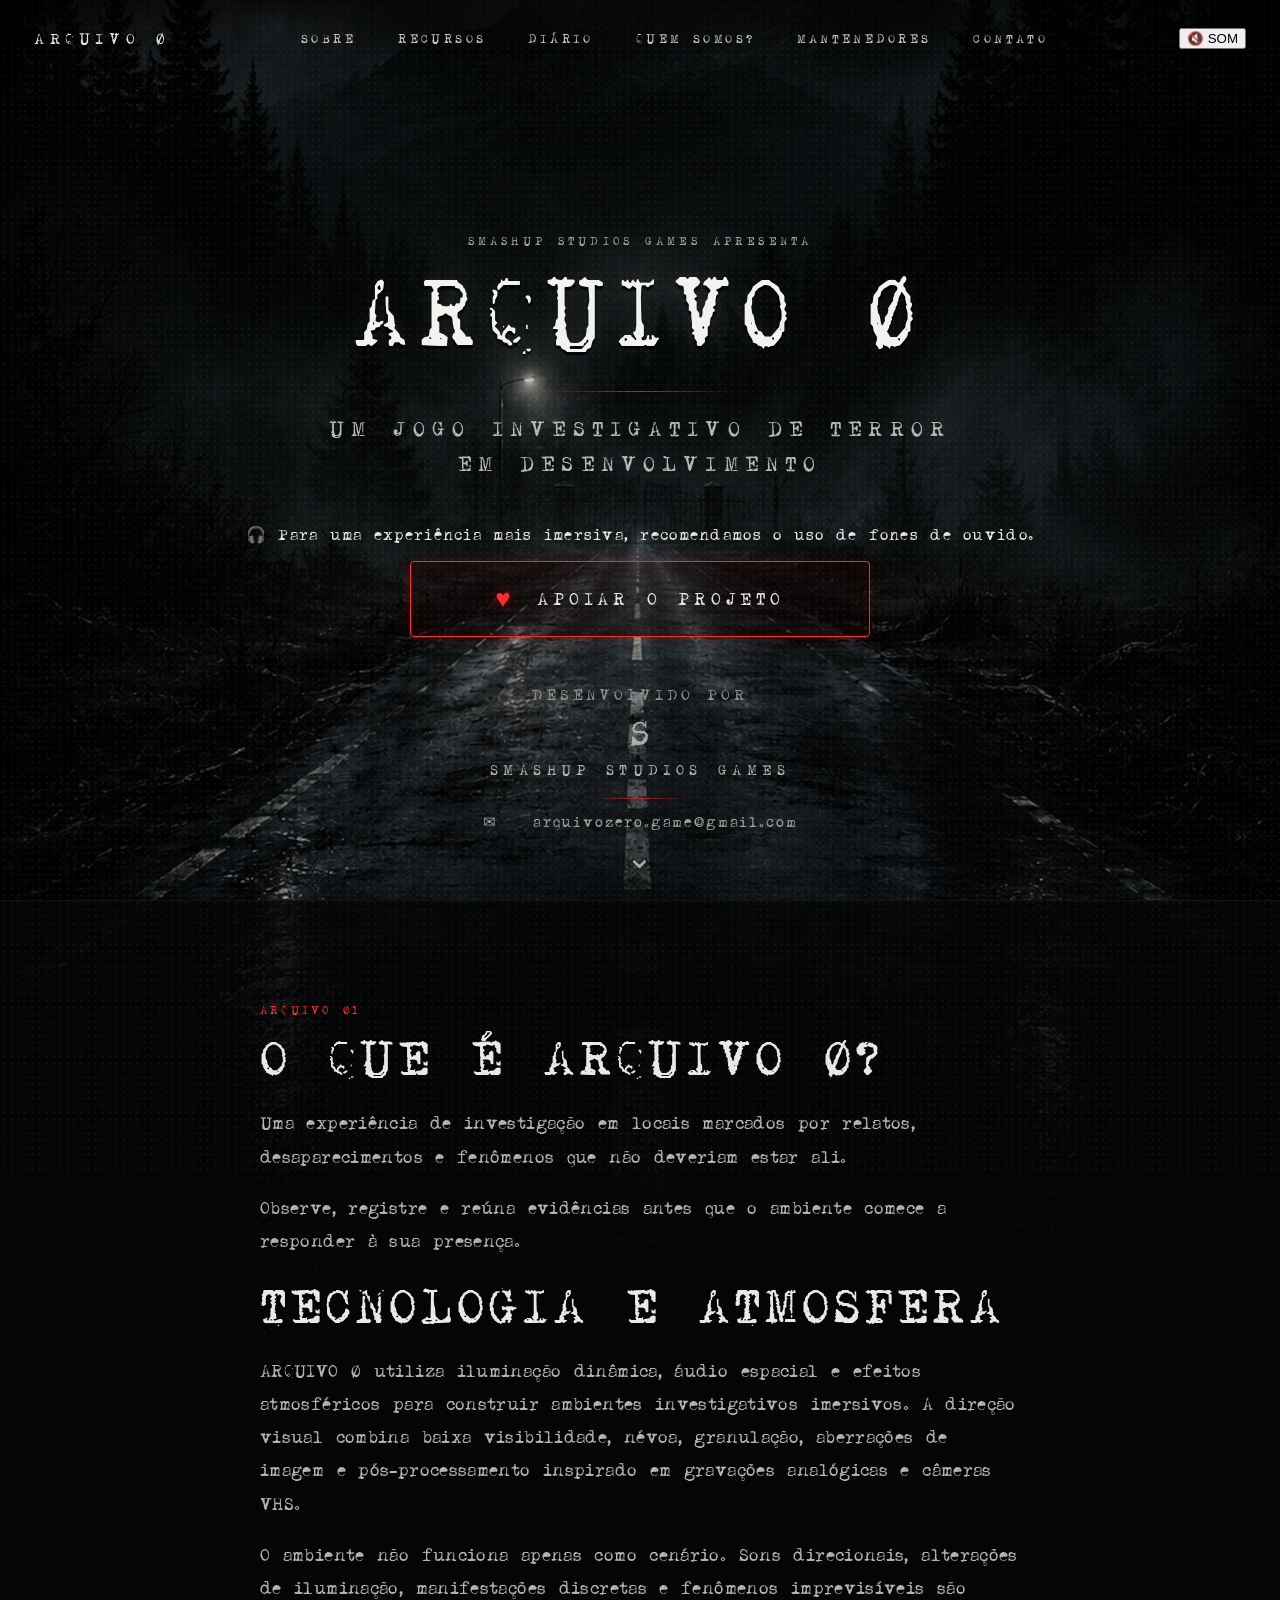
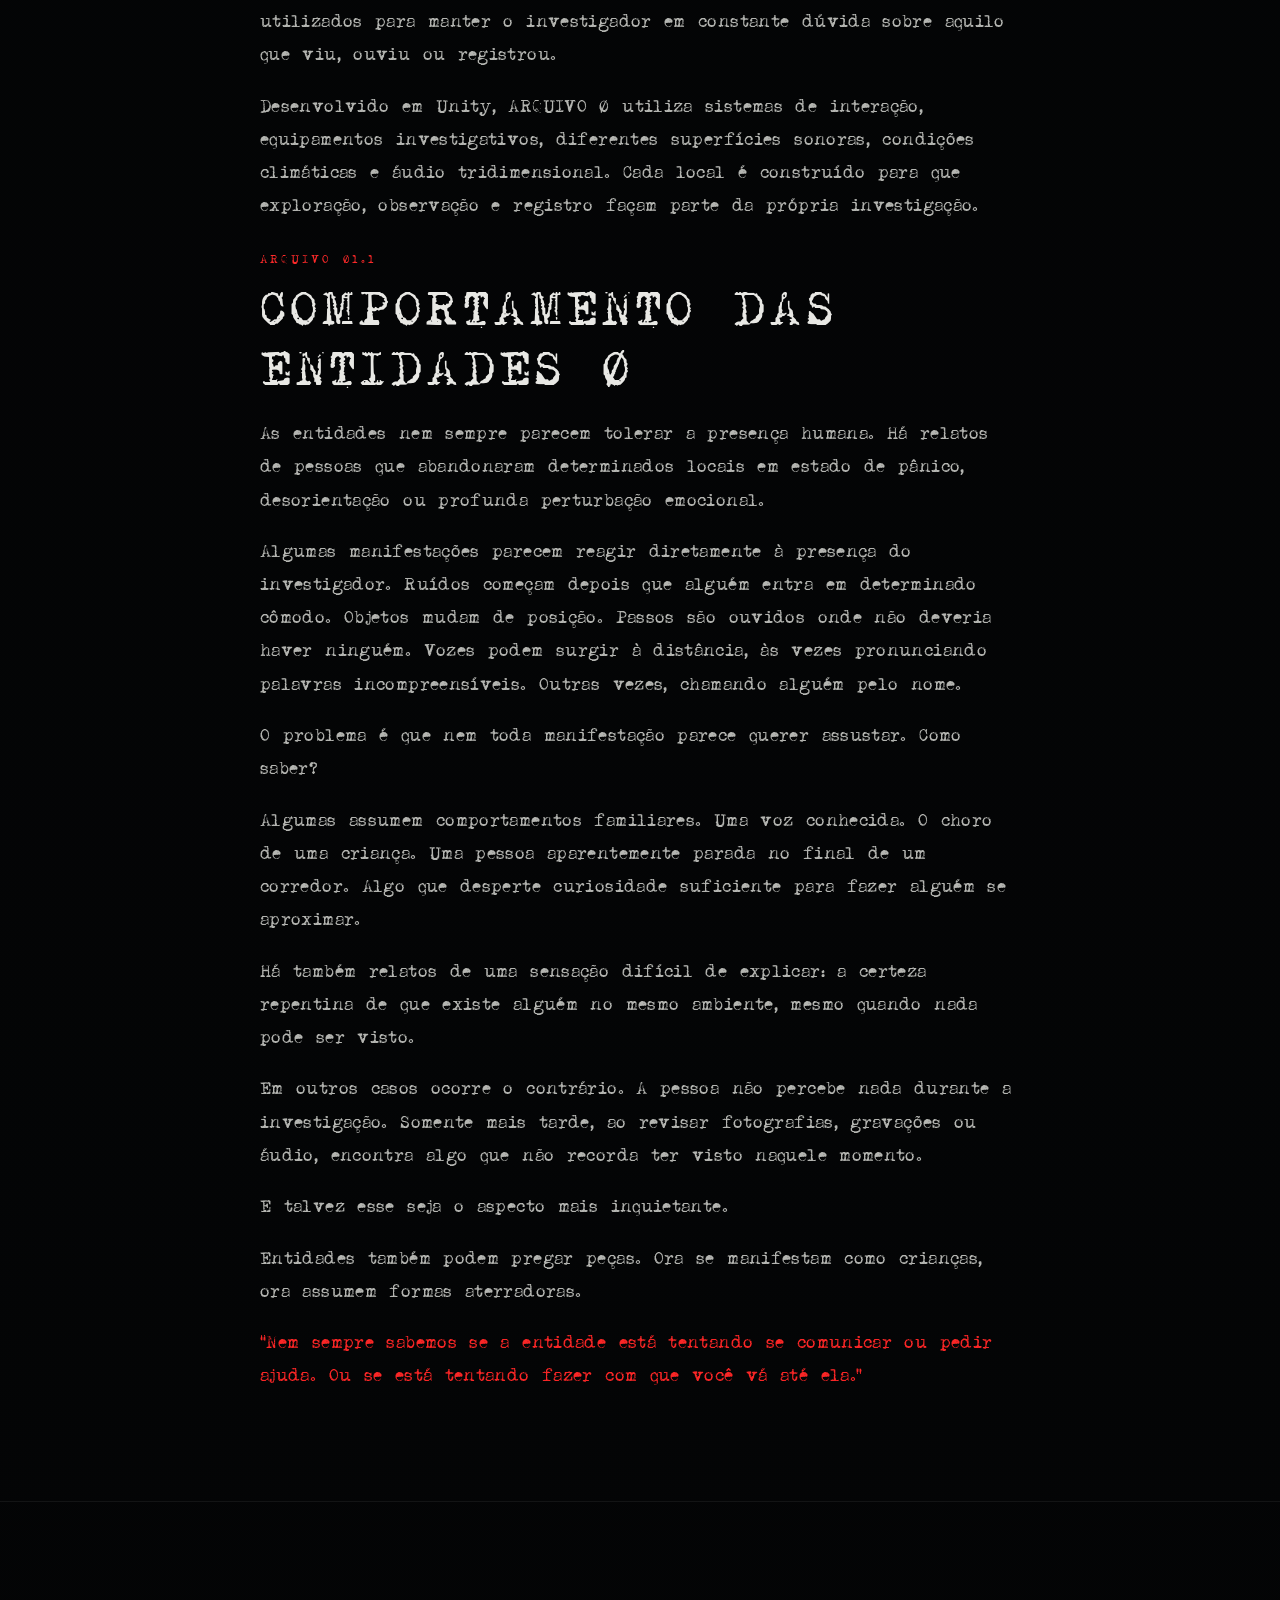
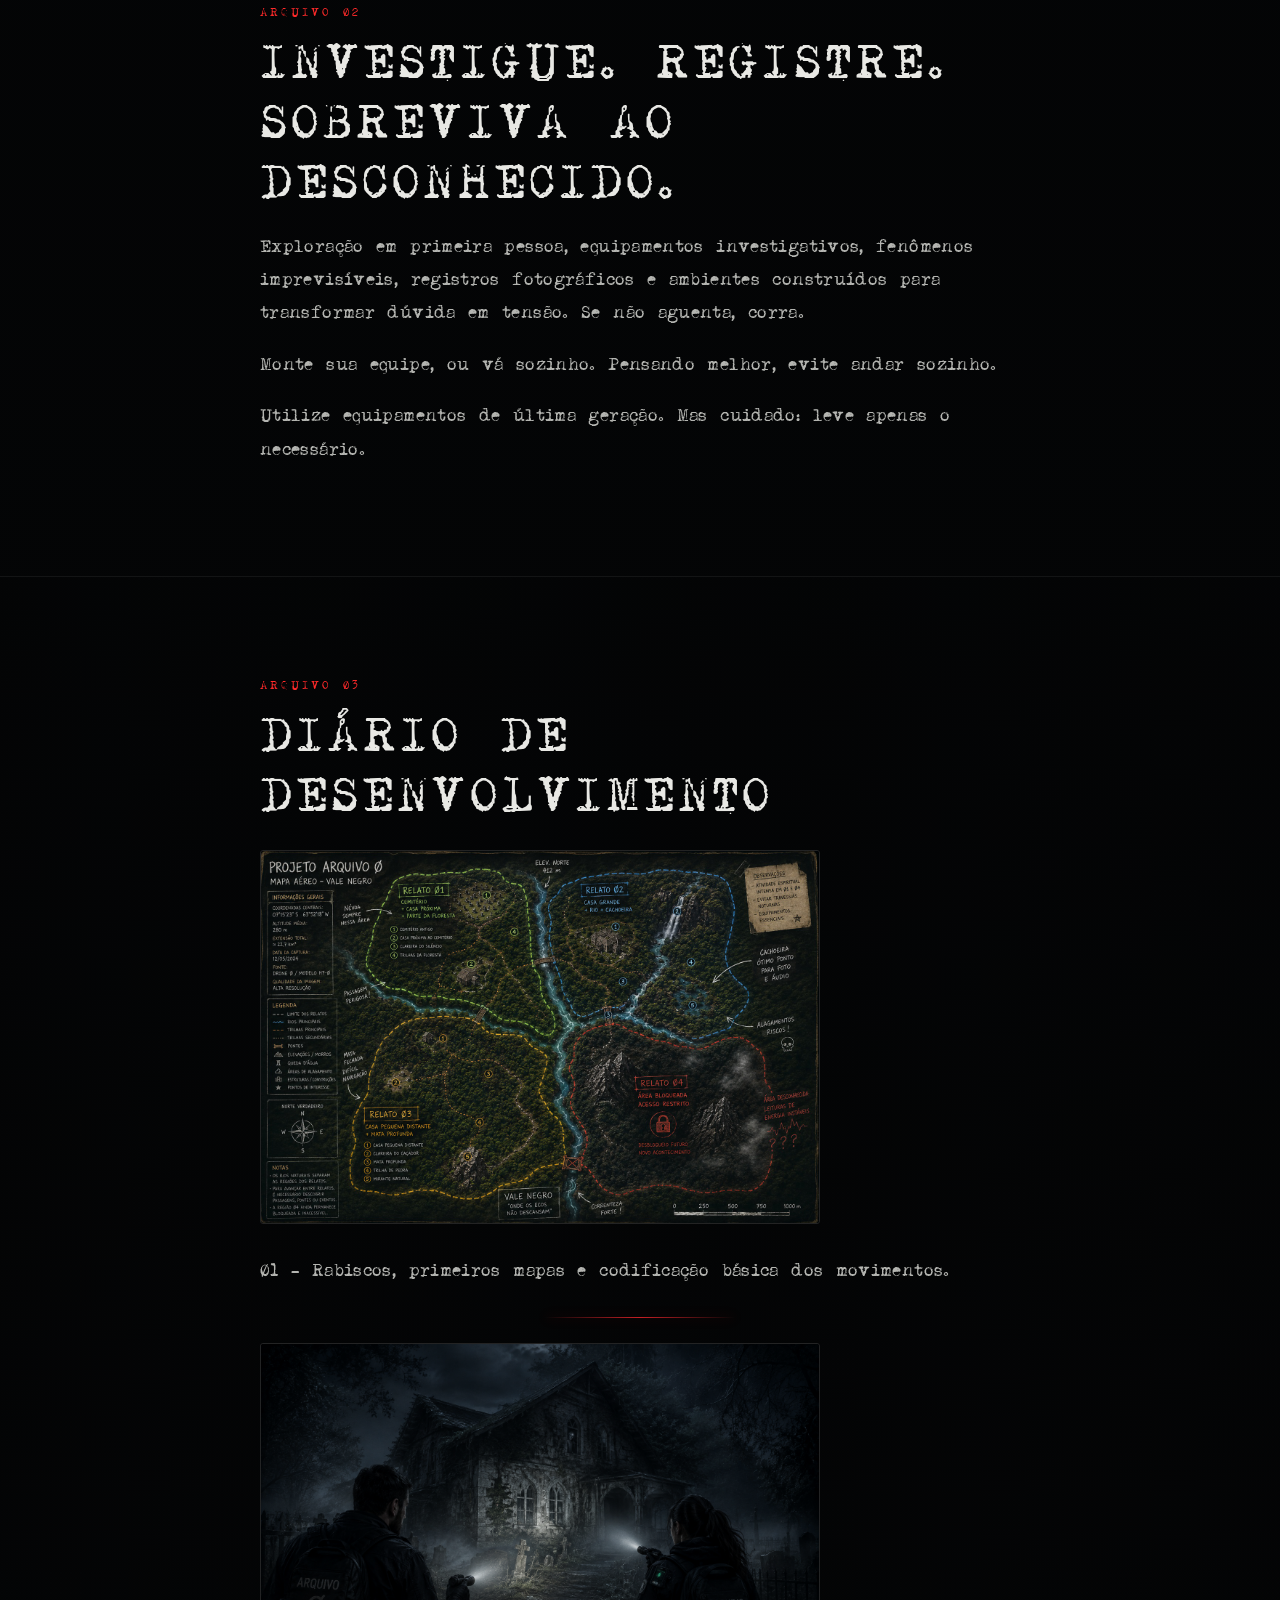
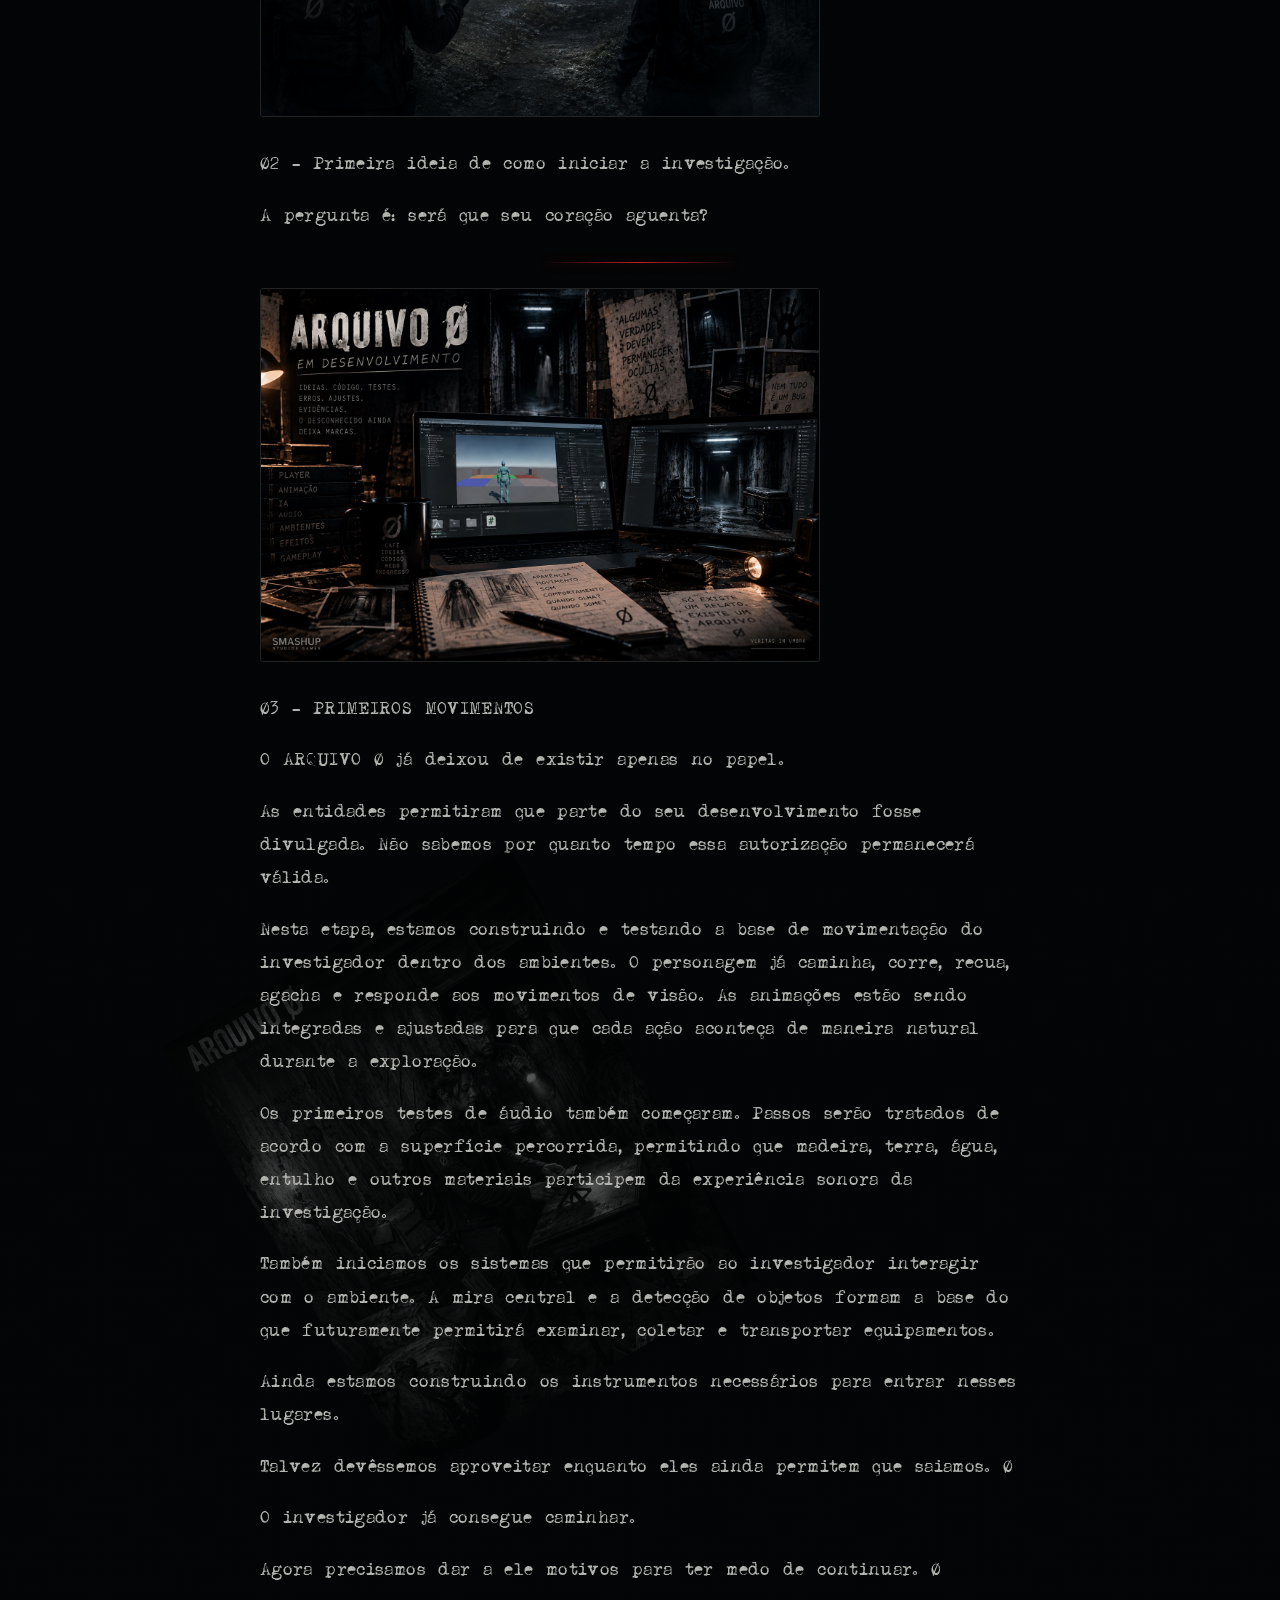
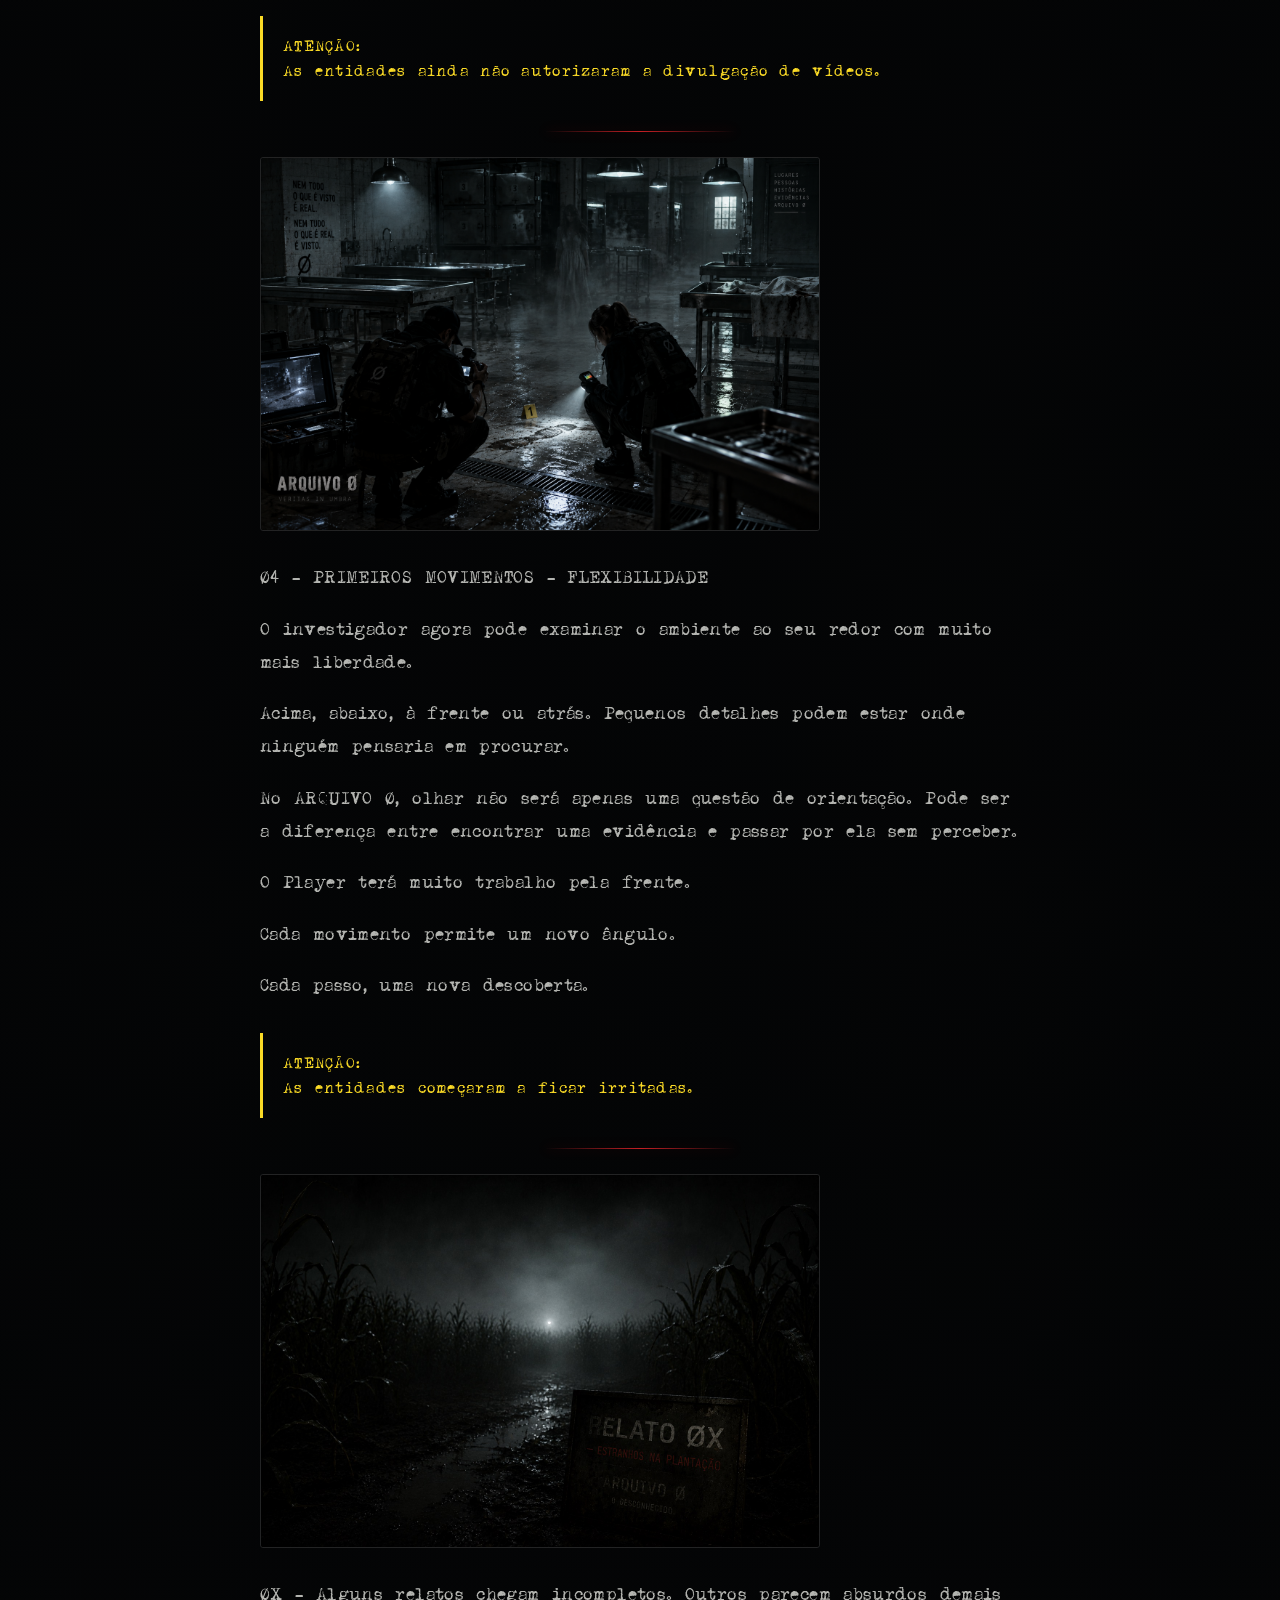
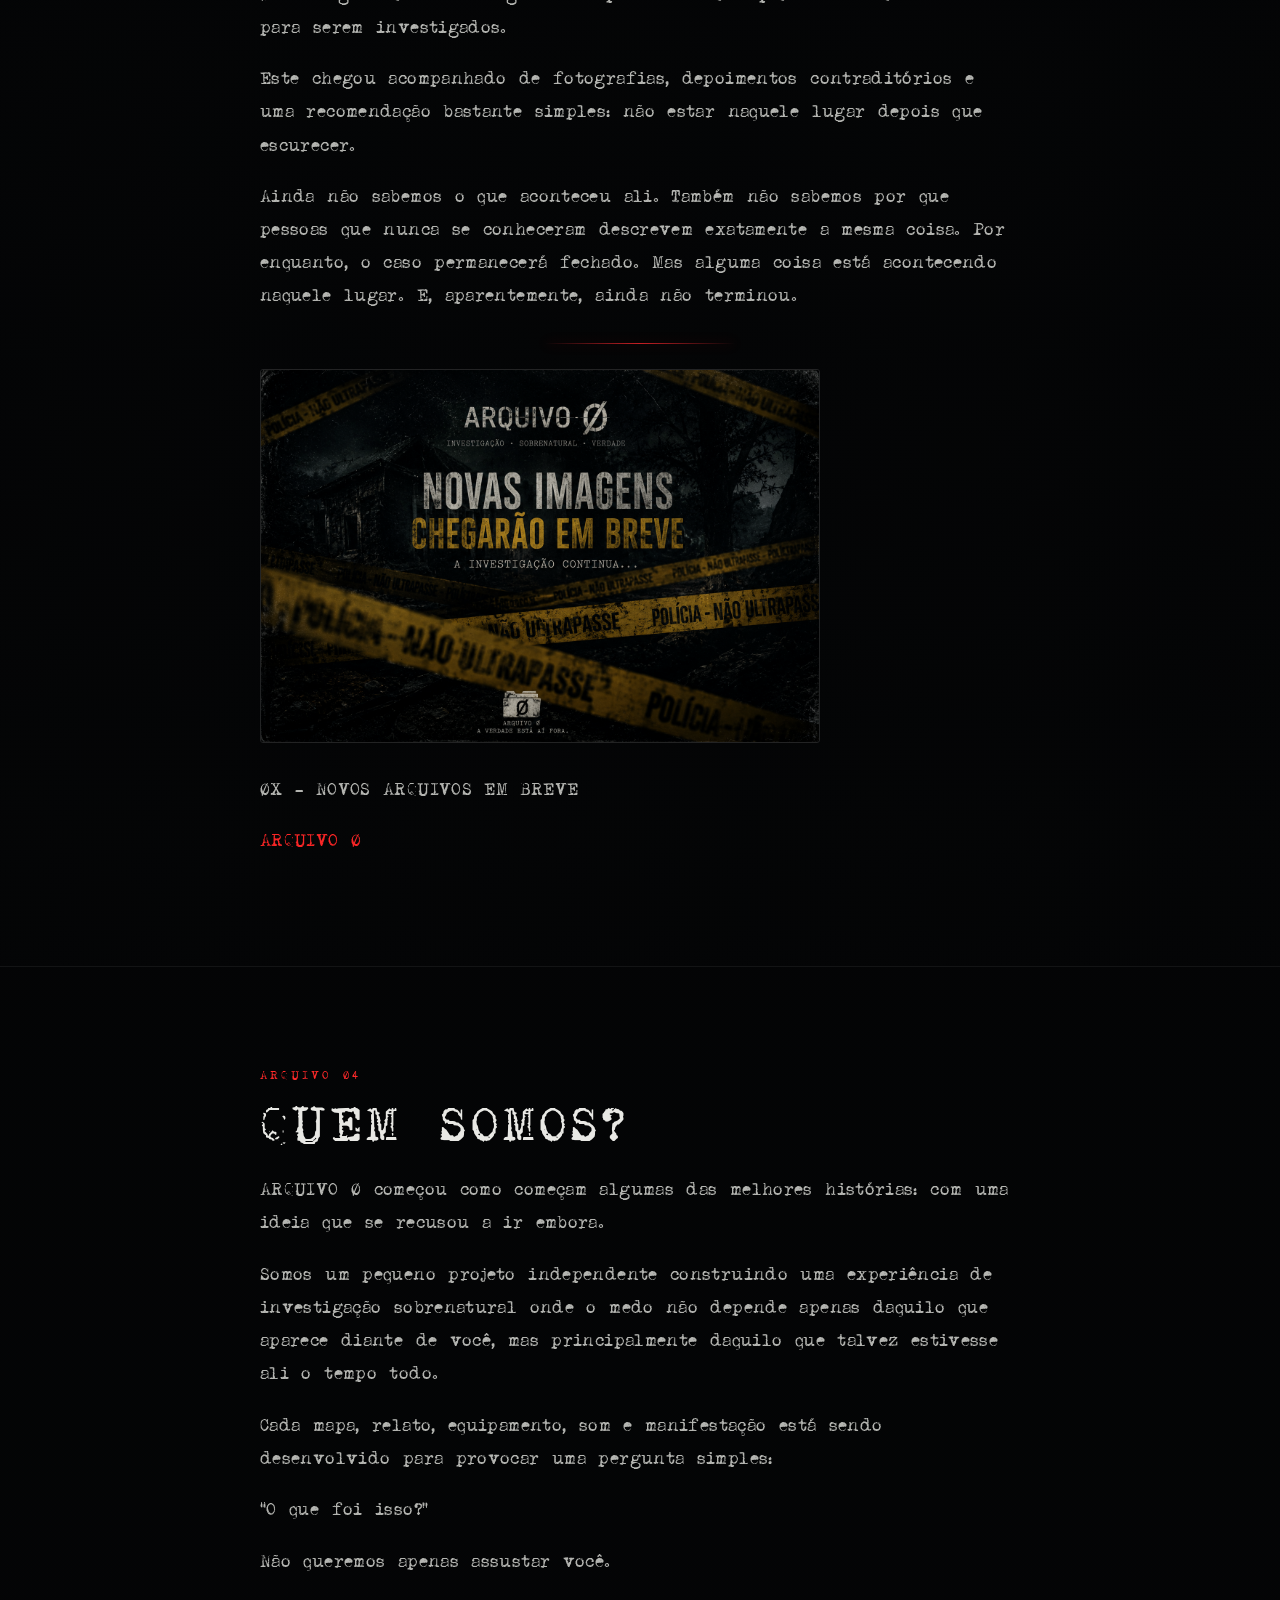
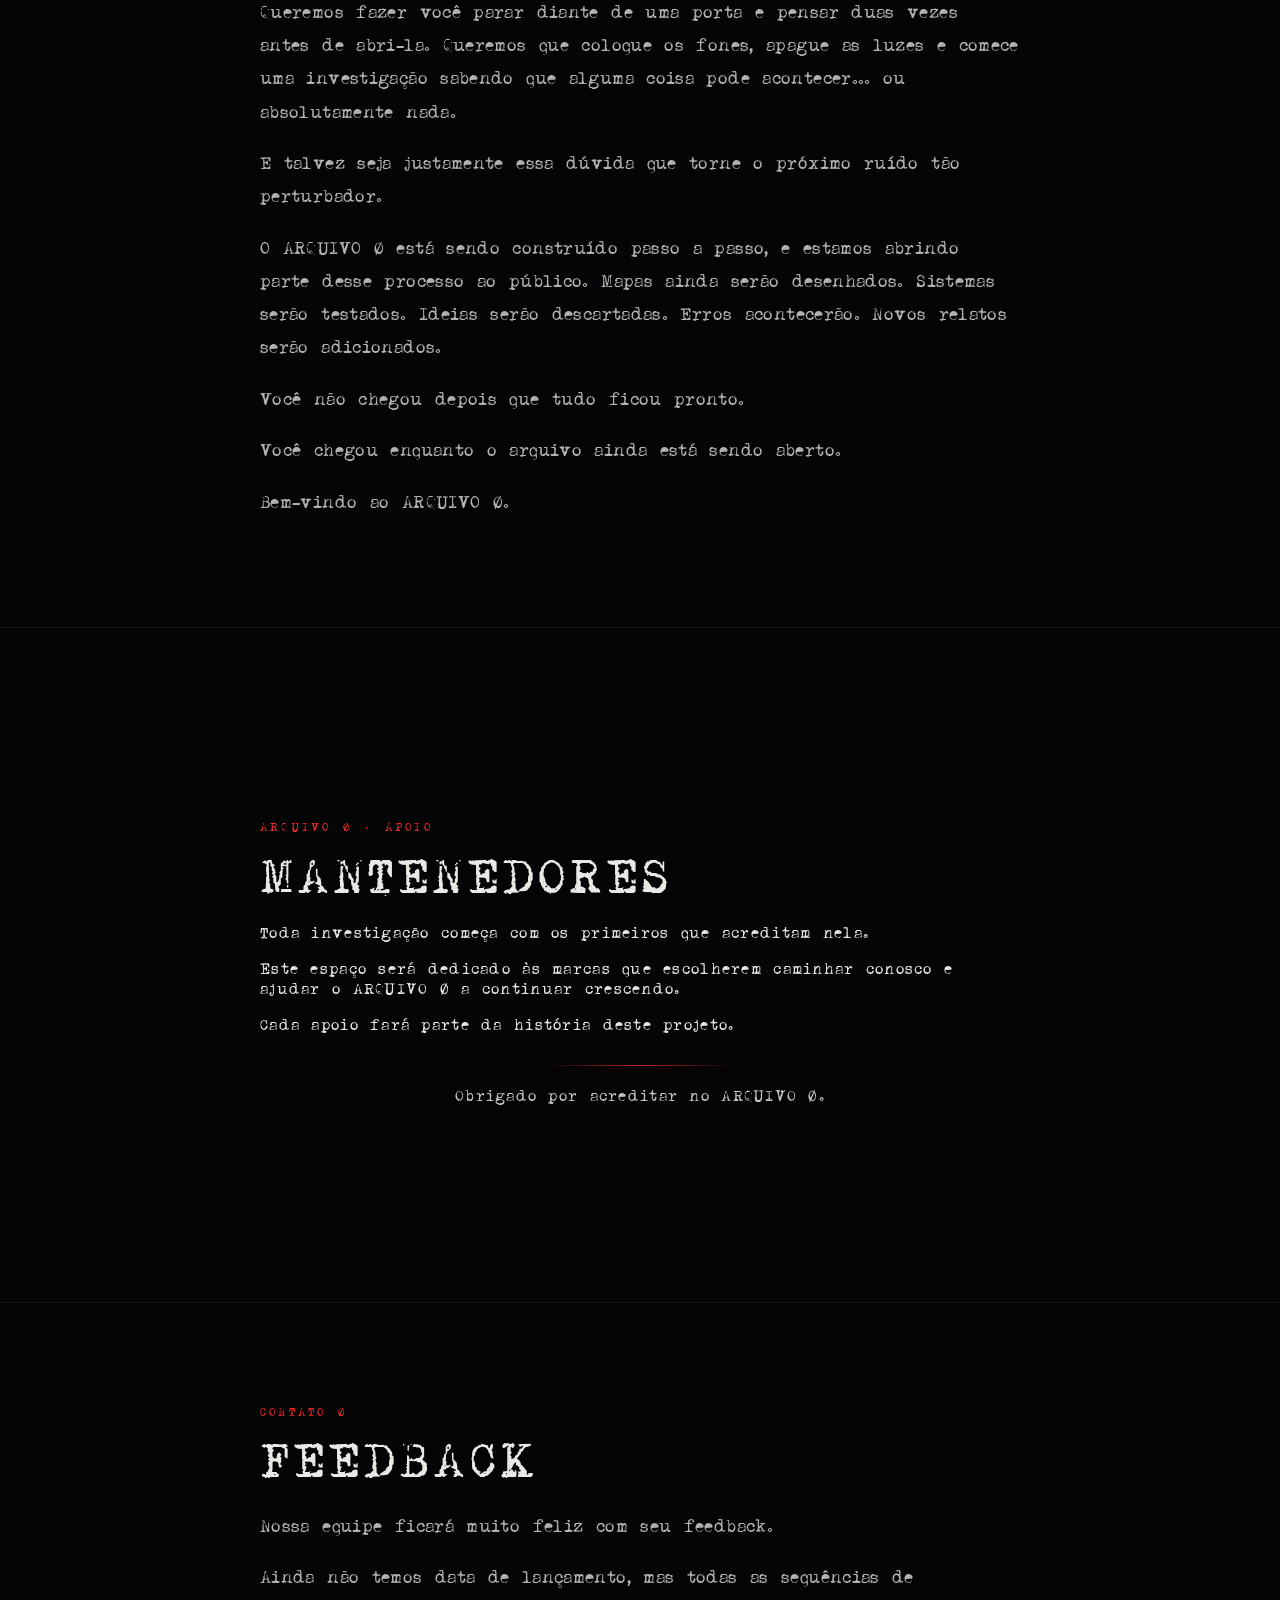
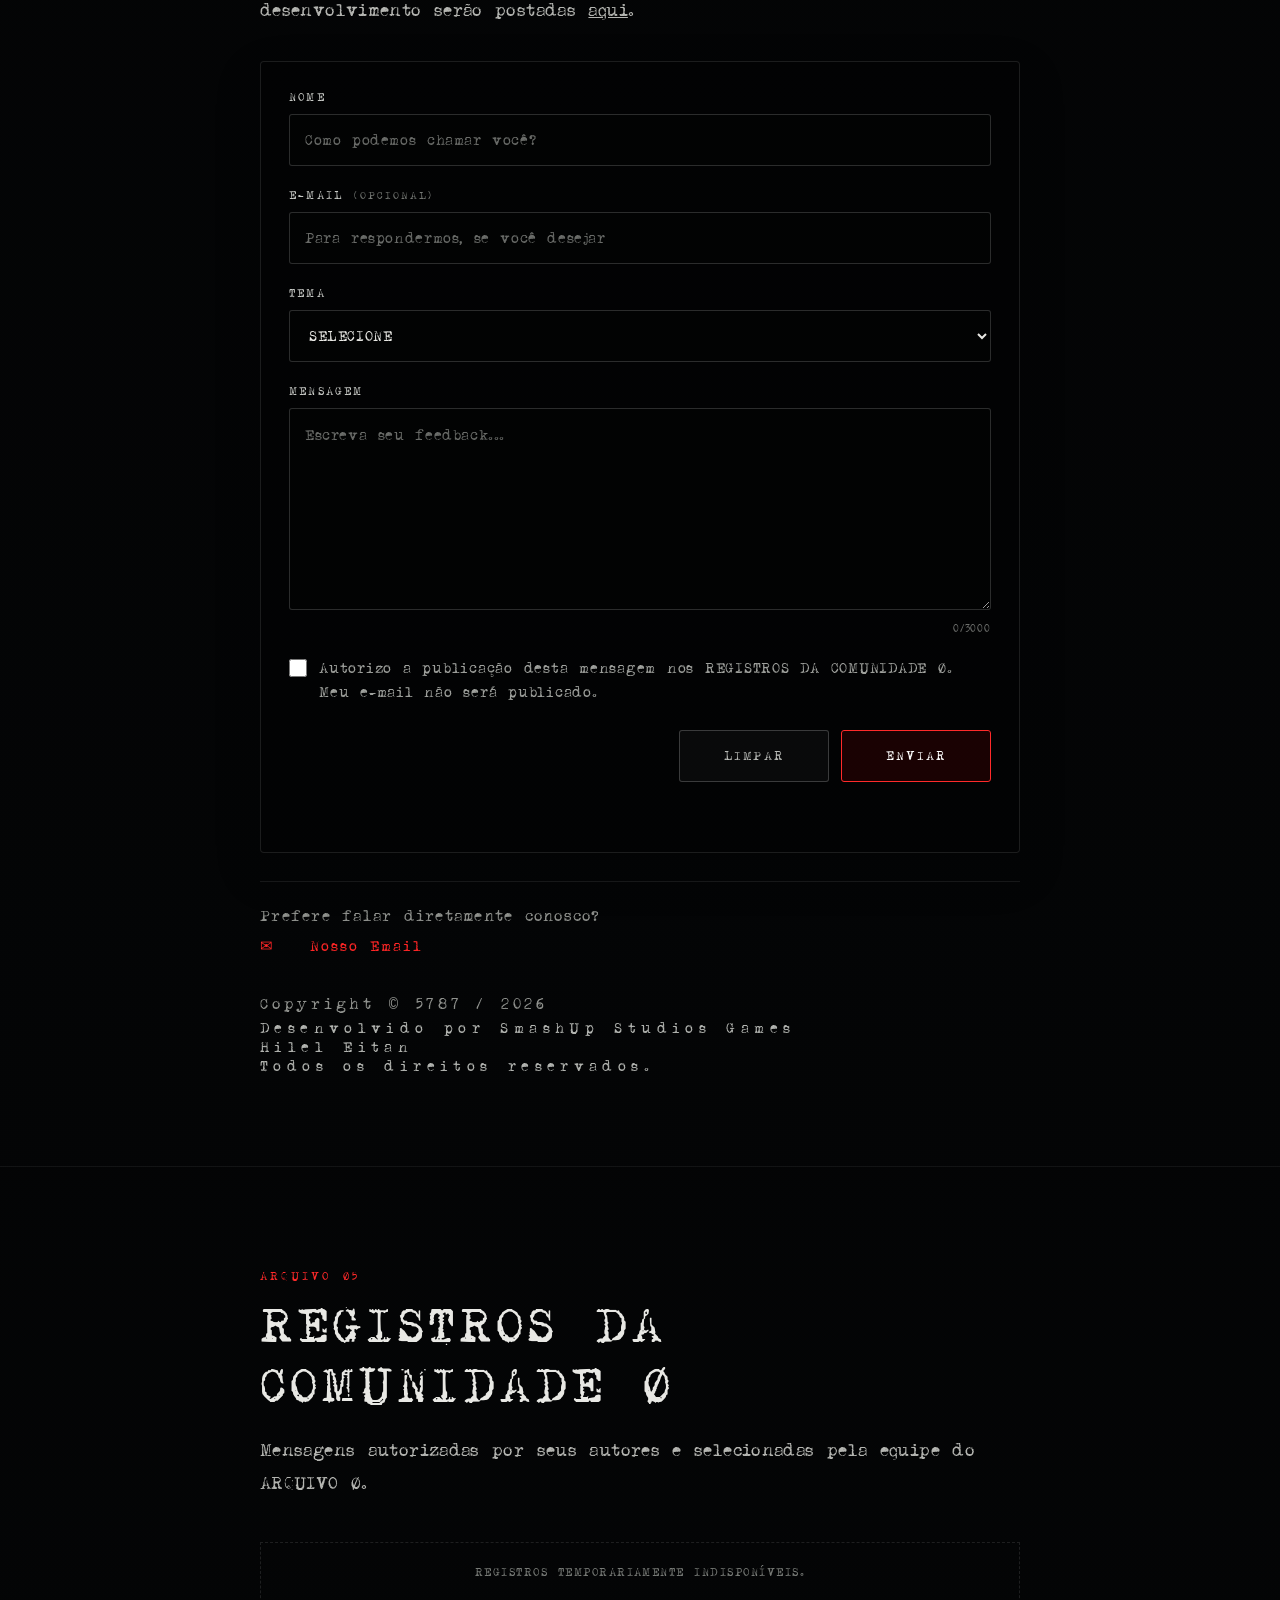
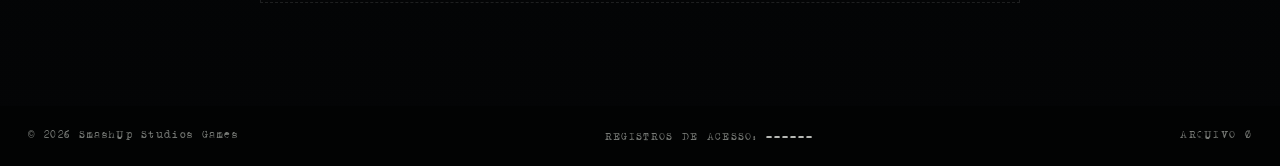
==== index.html @ 39a2c6b3 "Alteração do ícone favicon2.png e reestruturação de código." ====
<!doctype html>
<html lang="pt-BR">
<head>
  <meta charset="utf-8">
  <meta name="viewport" content="width=device-width,initial-scale=1">
  <meta name="theme-color" content="#050607">
  <title>ARQUIVO Ø | Terror investigativo</title>
  <meta name="description" content="ARQUIVO Ø é um jogo investigativo de terror em desenvolvimento pela SmashUp Studios Games.">
  <link rel="stylesheet" href="style.css">

  <link rel="icon" type="image/png" href="assets/favicon2.png">
  <meta property="og:type" content="website">
  <meta property="og:title" content="ARQUIVO Ø">
  <meta property="og:description"
        content="Um jogo investigativo de terror em desenvolvimento.">

  <meta property="og:url"
        content="https://arquivozero.com/">

  <meta property="og:image"
        content="https://arquivozero.com/assets/compartilhamento.jpg">
  <meta property="og:image:width" content="1200">
  <meta property="og:image:height" content="630">
  <meta property="og:image:alt"
        content="ARQUIVO Ø - jogo investigativo de terror">
  <meta name="twitter:card" content="summary_large_image">
  <meta name="twitter:title" content="ARQUIVO Ø">
  <meta name="twitter:description"
        content="Um jogo investigativo de terror em desenvolvimento.">
  <meta name="twitter:image"
        content="https://arquivozero.com/assets/compartilhamento.jpg">
</head>
<body>
  <div class="background" aria-hidden="true"></div>
  <div class="shade" aria-hidden="true"></div>
  <div class="scanlines" aria-hidden="true"></div>
  <div class="grain" aria-hidden="true"></div>

  <header class="site-header">
    <a class="brand" href="#inicio" aria-label="ARQUIVO Ø - início">ARQUIVO Ø</a>

    <button class="menu-toggle" aria-label="Abrir menu" aria-expanded="false">
      <span></span><span></span><span></span>
    </button>
    
    <!-- <nav class="nav" aria-label="Navegação principal"> -->
    <nav class="nav">
      <a href="#sobre">SOBRE</a>
      <a href="#recursos">RECURSOS</a>
      <a href="#diario">DIÁRIO</a>
      <a href="#quem_somos">QUEM SOMOS?</a>
      <a href="#mantenedores">MANTENEDORES</a>
      <a href="#contato">CONTATO</a>
    </nav>
    <button id="soundToggle" class="sound-toggle" aria-label="Ativar ou desativar som ambiente">
      🔊 SOM
    </button>
  </header>

  <main id="inicio" class="hero">
    <section class="hero-content">
      <p class="kicker">SMASHUP STUDIOS GAMES APRESENTA</p>

      <h1 class="title" data-text="ARQUIVO Ø">ARQUIVO Ø</h1>

      <div class="red-line" aria-hidden="true"></div>

      <p class="subtitle">
        UM JOGO INVESTIGATIVO DE TERROR<br>
        EM DESENVOLVIMENTO
      </p>

      <p>🎧 <em>Para uma experiência mais imersiva, recomendamos o uso de fones de ouvido.</em></p>

      <a class="support" href="apoiar.html">
        <span class="heart" aria-hidden="true">♥</span>
        <span>APOIAR O PROJETO</span>
      </a>
    </section>

    <section class="bottom-info" aria-label="Informações do projeto">
      <p class="developed">DESENVOLVIDO POR</p>
      <div class="studio-mark" aria-hidden="true">S</div>
      <p class="studio-name">SMASHUP STUDIOS GAMES</p>
      <div class="small-line"></div>
      <a id="contato_email" class="email" href="mailto:arquivozero.game@gmail.com">
        ✉ &nbsp; arquivozero.game@gmail.com
      </a>
      <a class="scroll" href="#sobre" aria-label="Rolar para baixo">⌄</a>
    </section>
  </main>

  <!-- SOM AMBIENTE -->
  <audio id="ambientSound" loop preload="auto">
    <source src="assets/audio/arquivozero-ambiente.mp3" type="audio/mpeg">
  </audio>

  <!-- <button id="soundToggle" class="sound-toggle" aria-label="Ativar ou desativar som ambiente">
    🔊 SOM
  </button> -->

  <section id="sobre" class="panel">
    <div class="panel-inner">
      <p class="section-label">ARQUIVO Ø1</p>
      <h2>O QUE É ARQUIVO Ø?</h2>
      <p>
        Uma experiência de investigação em locais marcados por relatos,
        desaparecimentos e fenômenos que não deveriam estar ali.
      </p>
      <p>
        Observe, registre e reúna evidências antes que o ambiente comece
        a responder à sua presença. 
      </p>
      <h2>TECNOLOGIA E ATMOSFERA</h2>
      <p>
        ARQUIVO Ø utiliza iluminação dinâmica, áudio espacial e efeitos atmosféricos para construir ambientes investigativos imersivos. A direção visual combina baixa visibilidade, névoa, granulação, aberrações de imagem e pós-processamento inspirado em gravações analógicas e câmeras VHS.
      </p>
      <p>
        O ambiente não funciona apenas como cenário. Sons direcionais, alterações de iluminação, manifestações discretas e fenômenos imprevisíveis são utilizados para manter o investigador em constante dúvida sobre aquilo que viu, ouviu ou registrou.
      </p>
      <p>
        Desenvolvido em Unity, ARQUIVO Ø utiliza sistemas de interação, equipamentos investigativos, diferentes superfícies sonoras, condições climáticas e áudio tridimensional. Cada local é construído para que exploração, observação e registro façam parte da própria investigação.
      </p>
    </div>
    <div class="panel-inner">
      <p class="section-label">ARQUIVO Ø1.1</p>
      <h2>COMPORTAMENTO DAS ENTIDADES Ø</h2>
      <p>As entidades nem sempre parecem tolerar a presença humana. Há relatos de pessoas que abandonaram determinados locais em estado de pânico, desorientação ou profunda perturbação emocional.</p>
      <p>Algumas manifestações parecem reagir diretamente à presença do investigador. Ruídos começam depois que alguém entra em determinado cômodo. Objetos mudam de posição. Passos são ouvidos onde não deveria haver ninguém. Vozes podem surgir à distância, às vezes pronunciando palavras incompreensíveis. Outras vezes, chamando alguém pelo nome.</p>
      <p>O problema é que nem toda manifestação parece querer assustar. Como saber?</p>
      <p>Algumas assumem comportamentos familiares. Uma voz conhecida. O choro de uma criança. Uma pessoa aparentemente parada no final de um corredor. Algo que desperte curiosidade suficiente para fazer alguém se aproximar.</p>
      <p>Há também relatos de uma sensação difícil de explicar: a certeza repentina de que existe alguém no mesmo ambiente, mesmo quando nada pode ser visto.</p>
      <p>Em outros casos ocorre o contrário. A pessoa não percebe nada durante a investigação. Somente mais tarde, ao revisar fotografias, gravações ou áudio, encontra algo que não recorda ter visto naquele momento.</p>
      <p>E talvez esse seja o aspecto mais inquietante.</p>
      <!-- <p>Nem sempre sabemos se a entidade está tentando se manifestar... ou se está tentando fazer com que você vá até ela.</p> -->
      <p>Entidades também podem pregar peças. Ora se manifestam como crianças, ora assumem formas aterradoras.</p>
      <p style="color: rgb(250, 38, 38);">“Nem sempre sabemos se a entidade está tentando se comunicar ou pedir ajuda. Ou se está tentando fazer com que você vá até ela.”
    </div>
  </section>

  <section id="recursos" class="panel">
    <div class="panel-inner">
      <p class="section-label">ARQUIVO Ø2</p>
      <h2>INVESTIGUE. REGISTRE. SOBREVIVA AO DESCONHECIDO.</h2>
      <p>
        Exploração em primeira pessoa, equipamentos investigativos,
        fenômenos imprevisíveis, registros fotográficos e ambientes
        construídos para transformar dúvida em tensão. Se não aguenta, corra.
      </p>
      <p>Monte sua equipe, ou vá sozinho. Pensando melhor, evite andar sozinho.</p>
      <p>
        Utilize equipamentos de última geração. Mas cuidado: leve apenas o necessário.
      </p>
    </div>
  </section>

  <section id="diario" class="panel">
    <div class="panel-inner">
      <p class="section-label">ARQUIVO Ø3</p>
      <h2>DIÁRIO DE DESENVOLVIMENTO</h2>


      <!-- ------------------------------------------------------------------- -->
      <!-- SEÇÃO Ø3.Ø1 -->
      <img
        src="assets/diario/rabisco-mapa.jpg"
        alt="Primeiros mapas e rabiscos do ARQUIVO Ø"
        class="diario-img"
      >
      <p>
        Ø1 - Rabiscos, primeiros mapas e codificação básica dos movimentos.
      </p>
      <!-- <p style="color: rgb(250, 38, 38);">ARQUIVO Ø</p> -->
      <div class="red-line" aria-hidden="true"></div>


      <!-- ------------------------------------------------------------------- -->
      <!-- SEÇÃO Ø3.Ø2 -->
      <img
        src="assets/diario/investigacao01.jpg"
        alt="Primeira ideia do ARQUIVO Ø"
        class="diario-img"
      >

      <p>
        Ø2 - Primeira ideia de como iniciar a investigação.
      </p>

      <p>
        A pergunta é: será que seu coração aguenta?
      </p>

      <!-- <p style="color: rgb(250, 38, 38);">ARQUIVO Ø</p> -->
      <div class="red-line" aria-hidden="true"></div>


      <!-- ------------------------------------------------------------------- -->
      <!-- SEÇÃO Ø3.Ø3 -->
      <img
        src="assets/diario/investigacao03b.jpg"
        alt="RELATO Ø3 — PRIMEIROS MOVIMENTOS"
        class="diario-img"
      >

      <p>
        Ø3 - PRIMEIROS MOVIMENTOS
      </p>

      <p>
        O ARQUIVO Ø já deixou de existir apenas no papel.
      </p>

      <p>
        As entidades permitiram que parte do seu desenvolvimento fosse divulgada.
        Não sabemos por quanto tempo essa autorização permanecerá válida.
      </p>

      <!-- CONTEÚDO COM IMAGEM AO FUNDO -->
      <div class="diario-conteudo">

        <!-- IMAGEM DE FUNDO INCLINADA -->
        <img
          src="assets/diario/investigacao03c.jpg"
          alt="RELATO Ø3 — Desenvolvimento"
          class="imagem-inclinada"
        >

        <!-- TEXTO ACIMA DA IMAGEM -->
        <div class="diario-texto">

          <p>
            Nesta etapa, estamos construindo e testando a base de movimentação
            do investigador dentro dos ambientes. O personagem já caminha,
            corre, recua, agacha e responde aos movimentos de visão.
            As animações estão sendo integradas e ajustadas para que cada ação
            aconteça de maneira natural durante a exploração.
          </p>

          <p>
            Os primeiros testes de áudio também começaram. Passos serão tratados
            de acordo com a superfície percorrida, permitindo que madeira, terra,
            água, entulho e outros materiais participem da experiência sonora
            da investigação.
          </p>

          <p>
            Também iniciamos os sistemas que permitirão ao investigador interagir
            com o ambiente. A mira central e a detecção de objetos formam a base
            do que futuramente permitirá examinar, coletar e transportar
            equipamentos.
          </p>

          <p>
            Ainda estamos construindo os instrumentos necessários para entrar
            nesses lugares.
          </p>

          <p>
            Talvez devêssemos aproveitar enquanto eles ainda permitem que saiamos. Ø
          </p>

          <p>
            O investigador já consegue caminhar.
          </p>

          <p>
            Agora precisamos dar a ele motivos para ter medo de continuar. Ø
          </p>

        </div>

      </div>

      <!-- AVISO DAS ENTIDADES -->
      <div class="aviso-entidades">
        <p><strong>ATENÇÃO:</strong></p>
        <p>As entidades ainda não autorizaram a divulgação de vídeos.</p>
      </div>

      <div class="red-line" aria-hidden="true"></div>


      <!-- ------------------------------------------------------------------- -->
      <!-- SEÇÃO Ø3.Ø4 -->
      <img
        src="assets/diario/investigacao03e.jpg"
        alt="RELATO Ø4 — PRIMEIROS MOVIMENTOS - FLEXIBILIDADE"
        class="diario-img"
      >

      <p>
        Ø4 - PRIMEIROS MOVIMENTOS - FLEXIBILIDADE
      </p>

      <!-- CONTEÚDO COM IMAGEM AO FUNDO -->
      <div class="diario-conteudo">

        <!-- IMAGEM DE FUNDO INCLINADA -->
        <!-- <img
          src="assets/diario/investigacao03c.jpg"
          alt="RELATO Ø3 — Desenvolvimento"
          class="imagem-inclinada"
        > -->

        <!-- TEXTO ACIMA DA IMAGEM -->
        <div class="diario-texto">

          <p>
            O investigador agora pode examinar o ambiente ao seu redor com muito mais liberdade.
          </p>

          <p>
            Acima, abaixo, à frente ou atrás. Pequenos detalhes podem estar onde ninguém pensaria em procurar.
          </p>

          <p>
            No ARQUIVO Ø, olhar não será apenas uma questão de orientação. Pode ser a diferença entre encontrar uma evidência e passar por ela sem perceber.
          </p>

          <p>
            O Player terá muito trabalho pela frente.
          </p>

          <p>
            Cada movimento permite um novo ângulo.
          </p>

          <p>
            Cada passo, uma nova descoberta.
          </p>

        </div>

      </div>

      <!-- AVISO DAS ENTIDADES -->
      <div class="aviso-entidades">
        <p><strong>ATENÇÃO:</strong></p>
        <p>As entidades começaram a ficar irritadas.</p>
      </div>

      <div class="red-line" aria-hidden="true"></div>


      <!-- ------------------------------------------------------------------- -->
      <!-- SEÇÃO Ø3.ØX -->
      <img
        src="assets/diario/relato-arquivo-zerox2.jpg"
        alt="RELATO ØX — ESTRANHOS NA PLANTAÇÃO"
        class="diario-img"
      >
      <p>
        ØX - Alguns relatos chegam incompletos. Outros parecem absurdos demais para serem investigados. 
      </p>
      <p>
        Este chegou acompanhado de fotografias, depoimentos contraditórios e uma recomendação bastante simples: não estar naquele lugar depois que escurecer.
      </p>
      <p>
        Ainda não sabemos o que aconteceu ali. Também não sabemos por que pessoas que nunca se conheceram descrevem exatamente a mesma coisa. Por enquanto, o caso permanecerá fechado. Mas alguma coisa está acontecendo naquele lugar. E, aparentemente, ainda não terminou.
      </p>
      <!-- <p style="color: rgb(250, 38, 38);">ARQUIVO Ø</p> -->
      <div class="red-line" aria-hidden="true"></div>

      <!-- SEÇÃO -->
      <img
        src="assets/diario/em-breve.jpg"
        alt="ARQUIVO Ø"
        class="diario-img"
      >
      <p>
        ØX - NOVOS ARQUIVOS EM BREVE
      </p>
      <p style="color: rgb(250, 38, 38);">ARQUIVO Ø</p>
    </div>
  </section>

  <section id="quem_somos" class="panel">
    <div class="panel-inner">
      <p class="section-label">ARQUIVO Ø4</p>
      <h2>QUEM SOMOS?</h2>
      <p>
        ARQUIVO Ø começou como começam algumas das melhores histórias: com uma ideia que se recusou a ir embora.
      </p>
      <p>
        Somos um pequeno projeto independente construindo uma experiência de investigação sobrenatural onde o medo não depende apenas daquilo que aparece diante de você, mas principalmente daquilo que talvez estivesse ali o tempo todo.
      </p>
      <p>
        Cada mapa, relato, equipamento, som e manifestação está sendo desenvolvido para provocar uma pergunta simples:
      </p>
      <p>
        “O que foi isso?”
      </p>
      <p>
        Não queremos apenas assustar você.
      </p>
      <p>
        Queremos fazer você parar diante de uma porta e pensar duas vezes antes de abri-la. Queremos que coloque os fones, apague as luzes e comece uma investigação sabendo que alguma coisa pode acontecer... ou absolutamente nada.
      </p>
      <p>
        E talvez seja justamente essa dúvida que torne o próximo ruído tão perturbador.
      </p>
      <p>
        O ARQUIVO Ø está sendo construído passo a passo, e estamos abrindo parte desse processo ao público. Mapas ainda serão desenhados. Sistemas serão testados. Ideias serão descartadas. Erros acontecerão. Novos relatos serão adicionados.
      </p>
      <p>
        Você não chegou depois que tudo ficou pronto.
      </p>
      <p>
        Você chegou enquanto o arquivo ainda está sendo aberto.
      </p>
      <p>
        Bem-vindo ao ARQUIVO Ø.
      </p>
    </div>
  </section>

  <section id="mantenedores" class="panel maintainers-panel">
    <div class="panel-inner">
      <p class="section-label">ARQUIVO Ø · APOIO</p>
      <h2>MANTENEDORES</h2>
      <div id="maintainersContent">
        <p>Toda investigação começa com os primeiros que acreditam nela.</p>
        <p>Este espaço será dedicado às marcas que escolherem caminhar conosco e ajudar o ARQUIVO Ø a continuar crescendo.</p>
        <p>Cada apoio fará parte da história deste projeto.</p>
        <div class="red-line" aria-hidden="true"></div>
        <p class="maintainers-thanks">Obrigado por acreditar no ARQUIVO Ø.</p>
      </div>
    </div>
  </section>

  <section id="contato" class="panel">
    <div class="panel-inner">
      <p class="section-label">CONTATO Ø</p>
      <h2>FEEDBACK</h2>
      <p>Nossa equipe ficará muito feliz com seu feedback.</p>
      <p>Ainda não temos data de lançamento, mas todas as sequências de desenvolvimento serão postadas <a href="#diario">aqui</a>.</p>

      <form id="feedbackForm" class="feedback-form">
        <div class="feedback-field">
          <label for="feedbackNome">NOME</label>
          <input id="feedbackNome" name="nome" type="text" maxlength="80" autocomplete="name" required placeholder="Como podemos chamar você?">
        </div>

        <div class="feedback-field">
          <label for="feedbackEmail">E-MAIL <span>(OPCIONAL)</span></label>
          <input id="feedbackEmail" name="email" type="email" maxlength="120" autocomplete="email" placeholder="Para respondermos, se você desejar">
        </div>

        <div class="feedback-field">
          <label for="feedbackTema">TEMA</label>
          <select id="feedbackTema" name="tema" required>
            <option value="" selected disabled>SELECIONE</option>
            <option>SUGESTÃO</option>
            <option>CRÍTICA</option>
            <option>CURIOSIDADE</option>
            <option>ELOGIO</option>
            <option>RELATO DE BUG</option>
            <option>OUTRO</option>
          </select>
        </div>

        <div class="feedback-field">
          <label for="feedbackMensagem">MENSAGEM</label>
          <textarea id="feedbackMensagem" name="mensagem" rows="7" maxlength="3000" required placeholder="Escreva seu feedback..."></textarea>
          <small><span id="feedbackChars">0</span>/3000</small>
        </div>

        <label class="feedback-consent">
          <input id="feedbackAutoriza" name="autorizaPublicacao" type="checkbox" value="sim">
          <span>
            Autorizo a publicação desta mensagem nos REGISTROS DA COMUNIDADE Ø.
            Meu e-mail não será publicado.
          </span>
        </label>

        <div class="feedback-actions">
          <button class="feedback-button secondary" type="reset">LIMPAR</button>
          <button id="feedbackEnviar" class="feedback-button primary" type="submit">ENVIAR</button>
        </div>
        <p id="feedbackStatus" class="feedback-status" aria-live="polite"></p>
      </form>

      <div class="feedback-direct">
        <p>Prefere falar diretamente conosco?</p>
        <a class="email" href="mailto:arquivozero.game@gmail.com" style="color: rgb(255, 38, 38);">✉ &nbsp; Nosso Email</a>
      </div>

      <div class="feedback-credits">
        <!-- <p class="developed">DESENVOLVIDO POR</p>
        <p class="studio-name">SMASHUP STUDIOS GAMES</p>
        <p class="studio-name">Hilel Eitan (Hilton Carneiro Almeida)</p> -->
        <p class="developed">Copyright © 5787 / 2026</p>
        <p class="studio-name">Desenvolvido por SmashUp Studios Games</p>
        <p class="studio-name">Hilel Eitan</p>
        <p class="studio-name">Todos os direitos reservados.</p>
      </div>
    </div>
  </section>

  <section id="comunidade" class="panel community-panel">
    <div class="panel-inner">
      <p class="section-label">ARQUIVO Ø5</p>
      <h2>REGISTROS DA COMUNIDADE Ø</h2>
      <p class="community-intro">
        Mensagens autorizadas por seus autores e selecionadas pela equipe do ARQUIVO Ø.
      </p>

      <div id="communityRecords" class="community-records">
        <p class="community-loading">CARREGANDO REGISTROS...</p>
      </div>
    </div>
  </section>

  <footer class="footer">
    <span>© <span id="year"></span> SmashUp Studios Games</span>
    <span class="access-counter" aria-live="polite">
      REGISTROS DE ACESSO: <strong id="accessCount">------</strong>
    </span>
    <span>ARQUIVO Ø</span>
  </footer>

  <script src="script.js"></script>
  <script src="feedback.js"></script>
  <script src="comunidade.js"></script>
  <script src="mantenedores-publico.js"></script>
</body>
</html>
---- style.css ----
/* =========================================================
   ELEGANT TYPEWRITER
   Coloque os quatro arquivos .ttf em assets/fonts/
   ========================================================= */

@font-face {
  /*font-family: "DK P.I.";*/
  /*src: url("assets/fonts/DK P_I_.ttf") format("truetype");*/
  font-family: "Elegant Typewriter", "Courier New", monospace;
  src: url("assets/fonts/ELEGANT TYPEWRITER Light.ttf") format("truetype");
  font-style: normal;
  font-weight: 300;
  font-display: swap;
}

@font-face {
  font-family: "DK P.I.";
  src: url("assets/fonts/DK P_I_.ttf") format("truetype");
  font-style: normal;
  font-weight: 400;
  font-display: swap;
}

@font-face {
  font-family: "DK P.I.";
  src: url("assets/fonts/DK P_I_.ttf") format("truetype");
  font-style: normal;
  font-weight: 700;
  font-display: swap;
}

@font-face {
  font-family: "DK P.I.";
  src: url("assets/fonts/DK P_I_.ttf") format("truetype");
  font-style: italic;
  font-weight: 400;
  font-display: swap;
}

:root {
  --bg: #050607;
  --text: #e8e8e4;
  --muted: #a8aaa7;
  --red: #c51f24;
  --red2: #ff2a2a;
}

* {
  box-sizing: border-box
}

html {
  scroll-behavior: smooth;
  background: var(--bg);
}

body {
  margin: 0;
  min-height: 100%;
  background:
    linear-gradient(to bottom, rgba(0, 0, 0, .22), rgba(0, 0, 0, .12) 55%, rgba(0, 0, 0, .58)),
    url("assets/arquivozero-bg.png") center center / cover fixed no-repeat,
    var(--bg);
  color: var(--text);
  font-family: "DK P.I.", "Courier New", monospace;
  letter-spacing: .08em;
}

a {
  color: inherit
}

.background {
  display: none;
}

.shade {
  position: fixed;
  inset: 0;
  z-index: -4;
  pointer-events: none;
  background:
    linear-gradient(to bottom, rgba(0, 0, 0, .32), rgba(0, 0, 0, .08) 36%, rgba(0, 0, 0, .32) 74%, rgba(0, 0, 0, .82)),
    radial-gradient(circle at 50% 45%, transparent 0 24%, rgba(0, 0, 0, .12) 48%, rgba(0, 0, 0, .72) 100%);
}

.scanlines {
  position: fixed;
  inset: 0;
  z-index: 30;
  pointer-events: none;
  opacity: .10;
  background: repeating-linear-gradient(to bottom,
      transparent 0,
      transparent 2px,
      rgba(255, 255, 255, .05) 3px,
      transparent 4px);
  mix-blend-mode: soft-light;
}

.grain {
  position: fixed;
  inset: -30%;
  z-index: 31;
  pointer-events: none;
  opacity: .045;
  background-image:
    radial-gradient(circle, #fff 0 1px, transparent 1.1px),
    radial-gradient(circle, #fff 0 .7px, transparent .8px);
  background-size: 7px 7px, 11px 11px;
  animation: grain .25s steps(2) infinite;
}

.site-header {
  position: fixed;
  top: 0;
  left: 0;
  right: 0;
  z-index: 40;
  display: flex;
  align-items: center;
  justify-content: space-between;
  padding: 28px 34px;
  background: linear-gradient(to bottom, rgba(0, 0, 0, .58), transparent);
}

.brand {
  text-decoration: none;
  font-family: "DK P.I.", "Courier New", monospace;
  font-size: 1rem;
  letter-spacing: .35em;
  font-weight: 500;
}

.nav {
  display: flex;
  gap: 42px;
}

.nav a {
  position: relative;
  color: #c8c9c5;
  text-decoration: none;
  font-size: .82rem;
  letter-spacing: .26em;
}

.nav a::after {
  content: "";
  position: absolute;
  left: 0;
  bottom: -8px;
  width: 0;
  height: 1px;
  background: var(--red2);
  transition: width .2s ease;
}

.nav a:hover::after,
.nav a:focus-visible::after {
  width: 100%
}

.menu-toggle {
  display: none;
  background: none;
  border: 0;
  padding: 8px;
}

.menu-toggle span {
  display: block;
  width: 25px;
  height: 1px;
  margin: 6px 0;
  background: #ddd;
}

.hero {
  position: relative;
  min-height: 100svh;
  display: flex;
  align-items: center;
  justify-content: center;
  padding: 125px 24px 190px;
}

.hero-content {
  width: min(960px, 95vw);
  margin-top: 4vh;
  text-align: center;
  animation: appear 1.2s ease both;
}

.kicker {
  margin: 0 0 18px;
  color: #a5a8a4;
  font-size: .76rem;
  letter-spacing: .34em;
}

.title {
  position: relative;
  margin: 0;
  font-family: "DK P.I.", "Courier New", monospace;
  font-size: clamp(4.5rem, 8vw, 9.5rem);
  font-weight: 700;
  line-height: .92;
  letter-spacing: .13em;
  transform: scaleX(.86);
  text-shadow:
    0 3px 2px rgba(0, 0, 0, .85),
    0 0 20px rgba(255, 255, 255, .09);
  filter: contrast(1.1);
}

.title::before,
.title::after {
  content: attr(data-text);
  position: absolute;
  inset: 0;
  opacity: 0;
  pointer-events: none;
}

.title::before {
  color: #d8d8d5;
  transform: translateX(-3px);
  animation: glitch1 9s infinite;
}

.title::after {
  color: #bfc0bc;
  transform: translateX(3px);
  animation: glitch2 9s infinite;
}

.red-line {
  width: 190px;
  height: 1px;
  margin: 30px auto 20px;
  background: linear-gradient(to right, transparent, var(--red), transparent);
  box-shadow: 0 0 12px rgba(255, 0, 0, .28);
}

.subtitle {
  margin: 0 auto 44px;
  color: #b7b9b5;
  font-family: "DK P.I.", "Courier New", monospace;
  font-size: clamp(.9rem, 2vw, 1.35rem);
  font-weight: 300;
  line-height: 1.6;
  letter-spacing: .33em;
}

/*---------------------------------------------*/
/*ADICIONADO EM 17/09/2026 --------------------*/
/*DIÁRIO DE DESENVOLVIMENTO -------------------*/
/*---------------------------------------------*/
.aviso-entidades {
  margin-top: 30px;
  padding: 15px 20px;
  border-left: 3px solid rgb(250, 218, 38);
  color: rgb(250, 218, 38);
}

.aviso-entidades p {
  margin: 5px 0;
}

.imagem-inclinada {
  width: 400px;
  height: 500px;

  transform: rotate(-30deg);
  transform-origin: center center center;
  display: block;

  opacity: 0.35;
  filter: grayscale(100%);

  position: absolute;
  z-index: 0;
}

.diario-conteudo {
  position: relative;
}

.diario-texto {
  position: relative;
  z-index: 1;
}

/*---------------------------------------------*/

.support {
  display: inline-flex;
  align-items: center;
  justify-content: center;
  gap: 22px;
  min-width: min(460px, 92vw);
  min-height: 76px;
  padding: 17px 30px;
  border: 1px solid var(--red2);
  border-radius: 4px;
  background: rgba(20, 0, 0, .32);
  box-shadow:
    inset 0 0 24px rgba(145, 0, 0, .12),
    0 0 14px rgba(255, 0, 0, .12);
  text-decoration: none;
  font-family: "DK P.I.", "Courier New", monospace;
  font-size: 1.15rem;
  letter-spacing: .26em;
  transition: .2s ease;
  backdrop-filter: blur(2px);
}

.support:hover,
.support:focus-visible {
  background: rgba(125, 0, 0, .32);
  box-shadow:
    inset 0 0 28px rgba(255, 0, 0, .2),
    0 0 26px rgba(255, 0, 0, .24);
  transform: translateY(-2px);
}

.heart {
  color: var(--red2);
  font-size: 1.6rem;
  filter: drop-shadow(0 0 7px rgba(255, 0, 0, .45));
}

.support-message {
  margin: 12px 0 0;
  min-height: 18px;
  color: #969793;
  font-size: .74rem;
  letter-spacing: .16em;
  opacity: 0;
  transition: opacity .25s ease;
}

.support-message.visible {
  opacity: 1
}

.bottom-info {
  position: absolute;
  left: 0;
  right: 0;
  bottom: 26px;
  text-align: center;
}

.developed {
  margin: 0 0 5px;
  color: #90928e;
  font-size: .98rem;
  letter-spacing: .24em;
}

.studio-mark {
  width: 47px;
  height: 47px;
  margin: 0 auto 4px;
  display: grid;
  place-items: center;
  color: #b8bab6;
  font-family: "DK P.I.", "Courier New", monospace;
  font-size: 2.25rem;
  font-weight: 500;
  transform: skewY(-12deg);
  opacity: .9;
}

.studio-name {
  margin: 0;
  color: #b2b4b0;
  font-size: .96rem;
  letter-spacing: .35em;
}

.small-line {
  width: 90px;
  height: 1px;
  margin: 18px auto 13px;
  background: linear-gradient(to right, transparent, var(--red), transparent);
}

.email {
  display: inline-block;
  color: #a0a29e;
  text-decoration: none;
  font-size: .95rem;
  letter-spacing: .12em;
}

.email:hover {
  color: #ddd
}

.scroll {
  display: block;
  width: 40px;
  margin: 10px auto 0;
  color: #a9aaa6;
  text-decoration: none;
  font-size: 2rem;
  line-height: 1;
  animation: float 2.2s ease-in-out infinite;
}

.panel {
  position: relative;
  min-height: 75vh;
  display: grid;
  place-items: center;
  padding: 90px 24px;
  background:
    linear-gradient(rgba(4, 5, 6, .88), rgba(4, 5, 6, .94));
  border-top: 1px solid rgba(255, 255, 255, .06);
}

.panel-inner {
  width: min(760px, 92vw);
  text-align: left;
}

.section-label {
  color: var(--red2);
  font-size: .72rem;
  letter-spacing: .28em;
}

.panel h2 {
  margin: .5rem 0 1rem;
  font-family: "DK P.I.", "Courier New", monospace;
  font-size: clamp(2rem, 4vw, 4.2rem);
  font-weight: 400;
  letter-spacing: .08em;
}

/* .panel p:last-child { */
.panel-inner>p:not(.section-label) {
  color: #b4b5b1;
  /* font-family:Arial,sans-serif; */
  /*src: url("assets/fonts/ELEGANT TYPEWRITER Light.ttf") format("truetype");*/
  /* font-family:"Elegant Typewriter","Courier New",monospace; */
  font-family: "DK P.I.", "Courier New", monospace;
  font-size: clamp(1rem, 2vw, 1.15rem);
  line-height: 1.8;
  letter-spacing: .02em;
}

/*---------------------------------------------*/
/*ADICIONADO EM 17/09/2026 --------------------*/
/*DIÁRIO DE DESENVOLVIMENTO -------------------*/
/*FUNÇÃO: -------------------------------------*/
/*   A FONTE NÃO DEVE SER ALTERADA ------------*/
/*---------------------------------------------*/
.diario-texto p {
  color: #b4b5b1;
  font-family: "DK P.I.", "Courier New", monospace;
  font-size: clamp(1rem, 2vw, 1.15rem);
  font-weight: 400;
  line-height: 1.8;
  letter-spacing: .02em;
}

/*---------------------------------------------*/

.footer {
  display: flex;
  justify-content: space-between;
  gap: 20px;
  padding: 22px 28px;
  color: #777a76;
  background: #020303;
  font-size: .68rem;
  letter-spacing: .12em;
}

@keyframes appear {
  from {
    opacity: 0;
    transform: translateY(12px);
    filter: blur(3px)
  }

  to {
    opacity: 1;
    transform: none;
    filter: none
  }
}

@keyframes float {

  0%,
  100% {
    transform: translateY(0)
  }

  50% {
    transform: translateY(6px)
  }
}

@keyframes grain {
  0% {
    transform: translate(0, 0)
  }

  25% {
    transform: translate(2%, -1%)
  }

  50% {
    transform: translate(-1%, 2%)
  }

  75% {
    transform: translate(1%, 1%)
  }

  100% {
    transform: translate(0, 0)
  }
}

@keyframes glitch1 {

  0%,
  93%,
  95%,
  100% {
    opacity: 0;
    clip-path: inset(0)
  }

  93.4% {
    opacity: .2;
    clip-path: inset(18% 0 62% 0)
  }

  94.1% {
    opacity: .12;
    clip-path: inset(72% 0 9% 0)
  }
}

@keyframes glitch2 {

  0%,
  96%,
  98%,
  100% {
    opacity: 0;
    clip-path: inset(0)
  }

  96.5% {
    opacity: .16;
    clip-path: inset(45% 0 33% 0)
  }

  97.2% {
    opacity: .1;
    clip-path: inset(7% 0 78% 0)
  }
}

@media (max-width:760px) {
  .site-header {
    padding: 20px 18px;
  }

  .brand {
    font-size: .86rem;
    letter-spacing: .22em;
  }

  .menu-toggle {
    display: block
  }

  .nav {
    position: absolute;
    top: 62px;
    right: 16px;
    display: none;
    width: 190px;
    flex-direction: column;
    gap: 0;
    padding: 8px 0;
    border: 1px solid rgba(255, 255, 255, .1);
    background: rgba(4, 5, 6, .93);
    backdrop-filter: blur(8px);
  }

  .nav.open {
    display: flex
  }

  .nav a {
    padding: 14px 18px;
  }

  .nav a::after {
    display: none
  }

  .hero {
    align-items: flex-start;
    padding-top: 25vh;
    padding-bottom: 240px;
  }

  .hero-content {
    margin-top: 0
  }

  .kicker {
    display: none
  }

  .title {
    font-size: clamp(3.4rem, 11vw, 6rem);
    letter-spacing: .07em;
  }

  .subtitle {
    letter-spacing: .2em;
    font-size: .86rem;
  }

  .support {
    min-height: 64px;
    gap: 14px;
    padding: 15px 18px;
    font-size: .93rem;
    letter-spacing: .18em;
  }

  .bottom-info {
    bottom: 22px
  }

  .studio-name {
    letter-spacing: .22em;
    font-size: .75rem
  }

  .footer {
    flex-direction: column;
    text-align: center
  }
}

@media (prefers-reduced-motion:reduce) {

  *,
  *::before,
  *::after {
    animation: none !important;
    scroll-behavior: auto !important;
    transition: none !important;
  }
}


/* Tipografia ARQUIVO Ø */
.title,
.support,
.panel h2,
.brand {
  font-family: "DK P.I.", "Courier New", monospace;
  font-weight: 700;
}

.nav,
.subtitle,
.studio-name,
.email,
.footer {
  font-family: "DK P.I.", "Courier New", monospace;
  font-weight: 400;
}

.kicker,
.developed,
.section-label {
  font-family: "DK P.I.", "Courier New", monospace;
  font-weight: 300;
}

/* Classe pronta para relatos, anotações ou diário */
.typewriter-italic {
  font-family: "DK P.I.", "Courier New", monospace;
  font-style: italic;
  font-weight: 400;
}

/* Deixando as imagens bonitas na div relatos, anotações ou diário */
.diario-img {
  display: block;
  width: 100%;
  max-width: 560px;
  height: auto;

  margin: 25px 0 30px;

  border: 1px solid rgba(255, 255, 255, 0.12);
  border-radius: 3px;
}

/* CONTADOR DE ACESSOS */
.access-counter {
  display: inline-flex;
  align-items: baseline;
  justify-content: center;
  gap: .55rem;
  color: #777a76;
  font-family: "DK P.I.", "Courier New", monospace;
  letter-spacing: .12em;
  white-space: nowrap;
}

.access-counter strong {
  color: #b7b9b5;
  font-size: .82rem;
  font-weight: 400;
  letter-spacing: .15em;
}

@media(max-width:760px) {
  .access-counter {
    width: 100%;
    white-space: normal
  }
}


/* FORMULÁRIO DE FEEDBACK */
.feedback-form {
  margin-top: 34px;
  padding: 28px;
  border: 1px solid rgba(255, 255, 255, .10);
  border-radius: 4px;
  background: rgba(0, 0, 0, .28);
  box-shadow: 0 18px 45px rgba(0, 0, 0, .22)
}

.feedback-field {
  margin-bottom: 22px
}

.feedback-field label {
  display: block;
  margin-bottom: 9px;
  color: #c7c9c5;
  font-family: "DK P.I.", "Courier New", monospace;
  font-size: .76rem;
  letter-spacing: .18em
}

.feedback-field label span {
  color: #777a76;
  font-size: .66rem
}

.feedback-field input,
.feedback-field select,
.feedback-field textarea {
  width: 100%;
  border: 1px solid rgba(255, 255, 255, .16);
  border-radius: 3px;
  background: rgba(3, 4, 5, .76);
  color: #e8e8e4;
  font-family: "DK P.I.", "Courier New", monospace;
  font-size: .95rem;
  letter-spacing: .04em;
  outline: none;
  transition: .18s ease
}

.feedback-field input,
.feedback-field select {
  min-height: 52px;
  padding: 0 15px
}

.feedback-field textarea {
  min-height: 170px;
  padding: 15px;
  resize: vertical;
  line-height: 1.6
}

.feedback-field input:focus,
.feedback-field select:focus,
.feedback-field textarea:focus {
  border-color: var(--red2);
  box-shadow: 0 0 0 2px rgba(255, 42, 42, .08)
}

.feedback-field input::placeholder,
.feedback-field textarea::placeholder {
  color: #696b68
}

.feedback-field small {
  display: block;
  margin-top: 7px;
  color: #70726f;
  text-align: right;
  font-size: .66rem;
  letter-spacing: .08em
}

.feedback-actions {
  display: flex;
  justify-content: flex-end;
  gap: 12px;
  margin-top: 8px
}

.feedback-button {
  min-width: 150px;
  min-height: 52px;
  padding: 12px 20px;
  border-radius: 3px;
  font-family: "DK P.I.", "Courier New", monospace;
  font-size: .82rem;
  font-weight: 700;
  letter-spacing: .16em;
  cursor: pointer;
  transition: .18s ease
}

.feedback-button.secondary {
  border: 1px solid rgba(255, 255, 255, .20);
  background: rgba(255, 255, 255, .03);
  color: #b8bab6
}

.feedback-button.primary {
  border: 1px solid var(--red2);
  background: rgba(90, 0, 0, .28);
  color: #fff
}

.feedback-button:hover,
.feedback-button:focus-visible {
  transform: translateY(-1px);
  outline: none
}

.feedback-button.primary:hover {
  background: rgba(140, 0, 0, .34);
  box-shadow: 0 0 22px rgba(255, 0, 0, .13)
}

.feedback-button:disabled {
  opacity: .55;
  cursor: wait;
  transform: none
}

.feedback-status {
  min-height: 24px;
  margin: 18px 0 0 !important;
  text-align: center;
  font-size: .78rem !important
}

.feedback-status.success {
  color: #b9d5bb
}

.feedback-status.error {
  color: #ff8b8b
}

.feedback-direct {
  margin-top: 28px;
  padding-top: 24px;
  border-top: 1px solid rgba(255, 255, 255, .08)
}

.feedback-direct p {
  margin: 0 0 10px;
  color: #8e908c;
  font-size: .98rem;
  letter-spacing: .08em
}

.feedback-credits {
  margin-top: 38px;
  /* text-align: center; */
}

@media(max-width:620px) {
  .feedback-form {
    padding: 20px 16px
  }

  .feedback-actions {
    flex-direction: column-reverse
  }

  .feedback-button {
    width: 100%
  }
}


/* =========================================================
   AUTORIZAÇÃO DE PUBLICAÇÃO + REGISTROS DA COMUNIDADE Ø
   ========================================================= */

.feedback-consent {
  display: flex;
  align-items: flex-start;
  gap: 12px;
  margin: 8px 0 24px;
  color: #9ea09c;
  font-family: "DK P.I.", "Courier New", monospace;
  font-size: .94rem;
  line-height: 1.6;
  letter-spacing: .05em;
  cursor: pointer;
}

.feedback-consent input {
  width: 18px;
  height: 18px;
  margin: 2px 0 0;
  flex: 0 0 auto;
  accent-color: var(--red2);
}

.community-panel {
  min-height: 60vh;
}

.community-intro {
  margin-bottom: 30px !important;
}

.community-records {
  display: grid;
  gap: 18px;
  margin-top: 26px;
}

.community-card {
  position: relative;
  padding: 24px;
  border: 1px solid rgba(255, 255, 255, .10);
  border-left: 2px solid rgba(255, 42, 42, .48);
  border-radius: 3px;
  background: rgba(0, 0, 0, .26);
  box-shadow: 0 15px 35px rgba(0, 0, 0, .18);
}

.community-card.featured {
  border-color: rgba(255, 42, 42, .38);
  box-shadow: 0 15px 40px rgba(80, 0, 0, .16);
}

.community-meta {
  display: flex;
  justify-content: space-between;
  gap: 18px;
  margin-bottom: 18px;
  color: #777a76;
  font-family: "DK P.I.", "Courier New", monospace;
  font-size: .67rem;
  letter-spacing: .15em;
}

.community-card blockquote {
  margin: 0;
  color: #c9cbc7;
  font-family: "DK P.I.", "Courier New", monospace;
  font-size: clamp(.95rem, 2vw, 1.08rem);
  line-height: 1.75;
  letter-spacing: .025em;
}

.community-author {
  margin: 18px 0 0 !important;
  color: #999b97 !important;
  font-size: .82rem !important;
  text-align: right;
}

.community-featured {
  display: inline-block;
  margin-top: 14px;
  color: var(--red2);
  font-size: .62rem;
  letter-spacing: .18em;
}

.community-loading,
.community-empty {
  padding: 22px;
  border: 1px dashed rgba(255, 255, 255, .10);
  color: #777a76 !important;
  text-align: center;
  font-size: .72rem !important;
  letter-spacing: .13em !important;
}

@media(max-width:620px) {
  .community-meta {
    flex-direction: column;
    gap: 5px;
  }

  .community-card {
    padding: 20px 17px;
  }
}
/* =========================================================
   MANTENEDORES / PARTNERS
   ========================================================= */
.maintainer-tier{margin-top:38px}.maintainer-tier h3{margin:0 0 24px;color:#d4d5d1;font-size:1rem;letter-spacing:.22em;text-align:center}.maintainer-logos{display:flex;flex-wrap:wrap;justify-content:center;align-items:center;gap:34px}.maintainer-logos img{display:block;width:auto;max-width:190px;height:90px;object-fit:contain;filter:grayscale(15%);opacity:.92;transition:.2s ease}.maintainer-logos img:hover{filter:none;opacity:1;transform:translateY(-2px)}.maintainers-thanks{text-align:center!important;color:#c6c8c4!important}@media(max-width:760px){.maintainer-logos{gap:24px}.maintainer-logos img{max-width:145px;height:72px}}
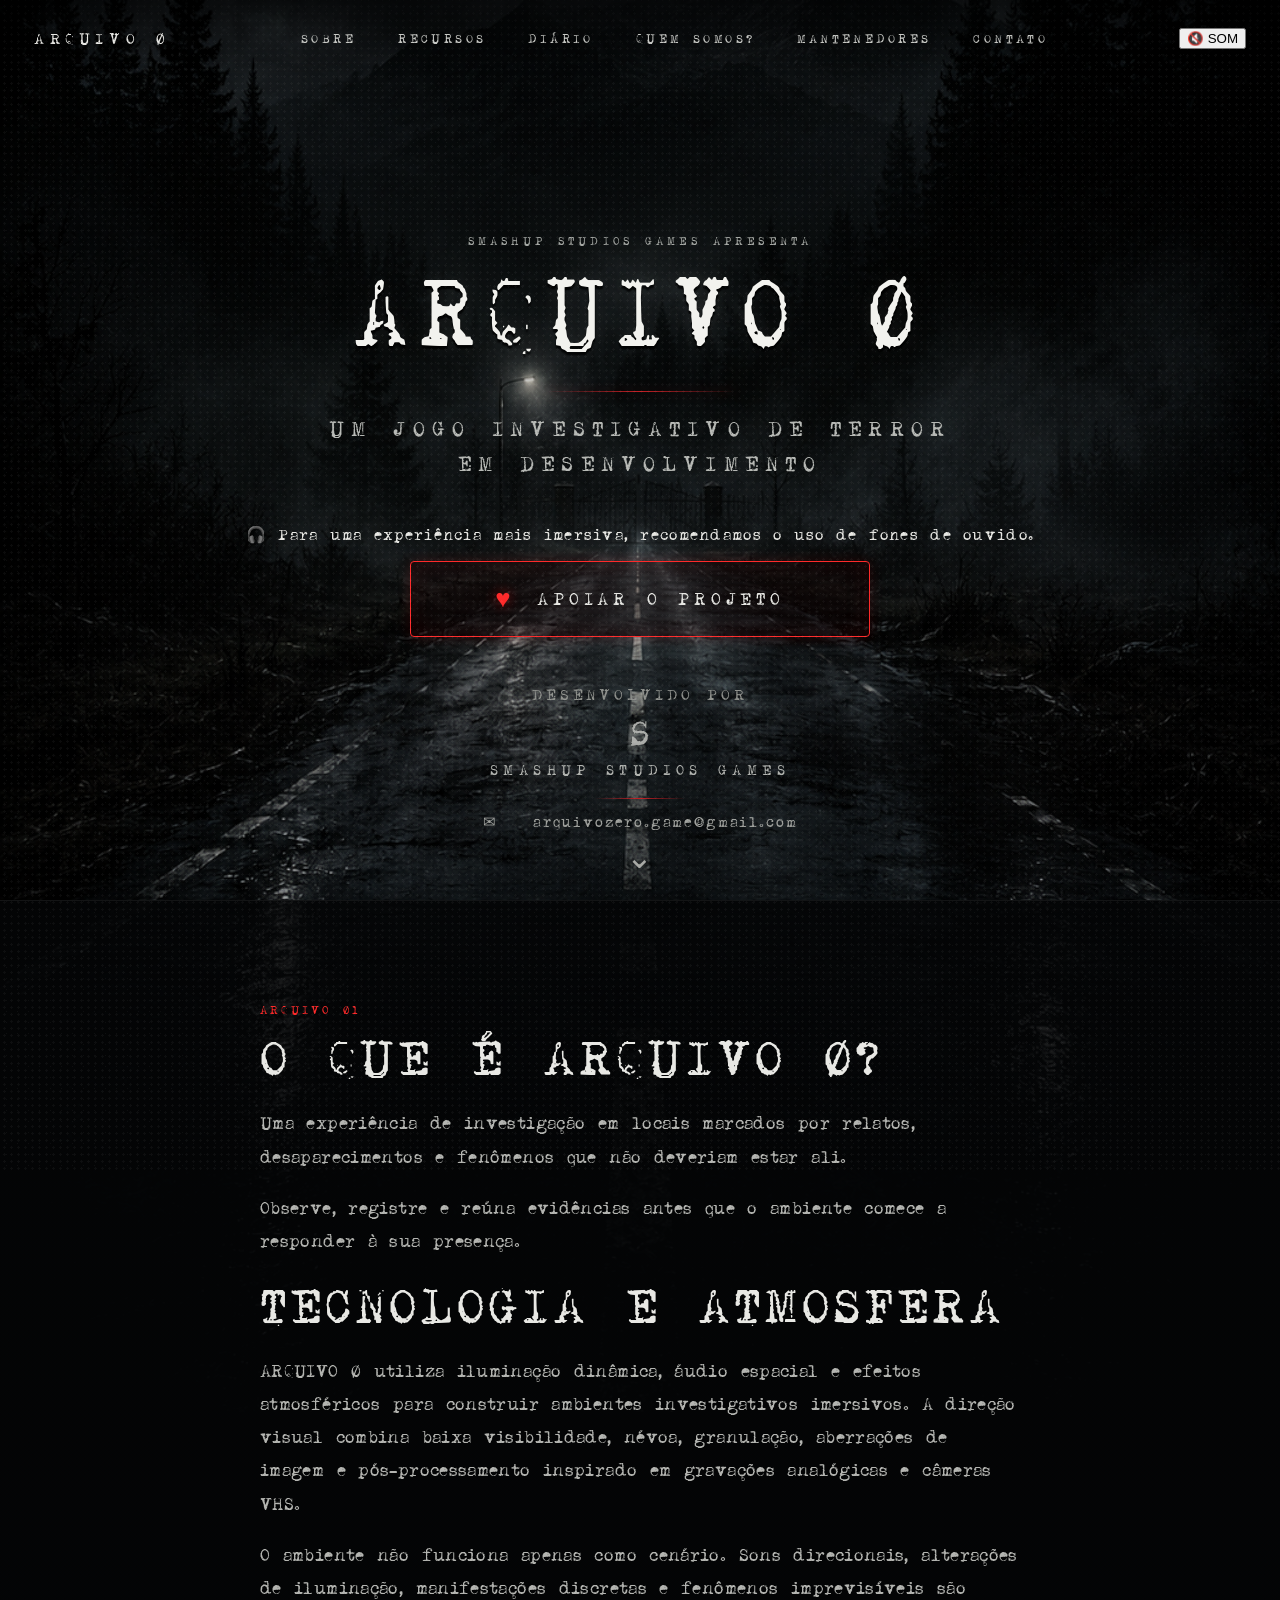
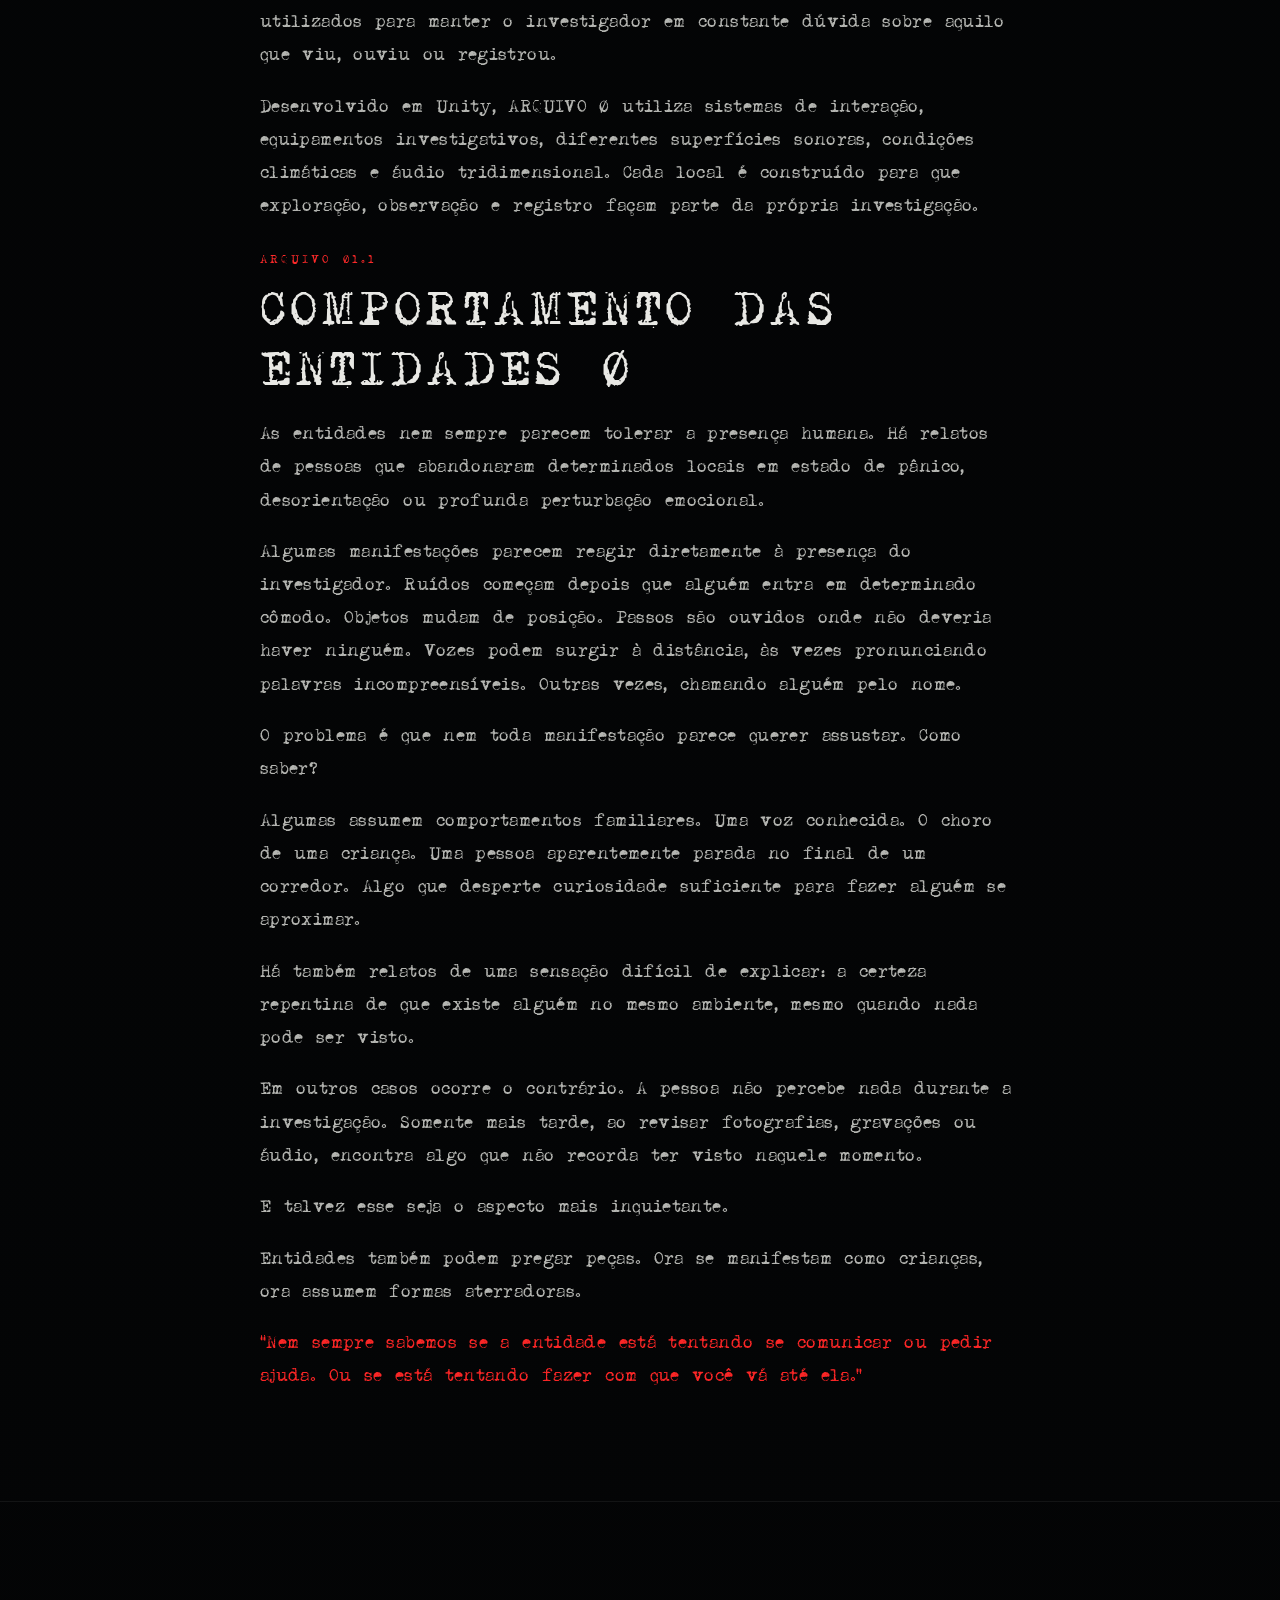
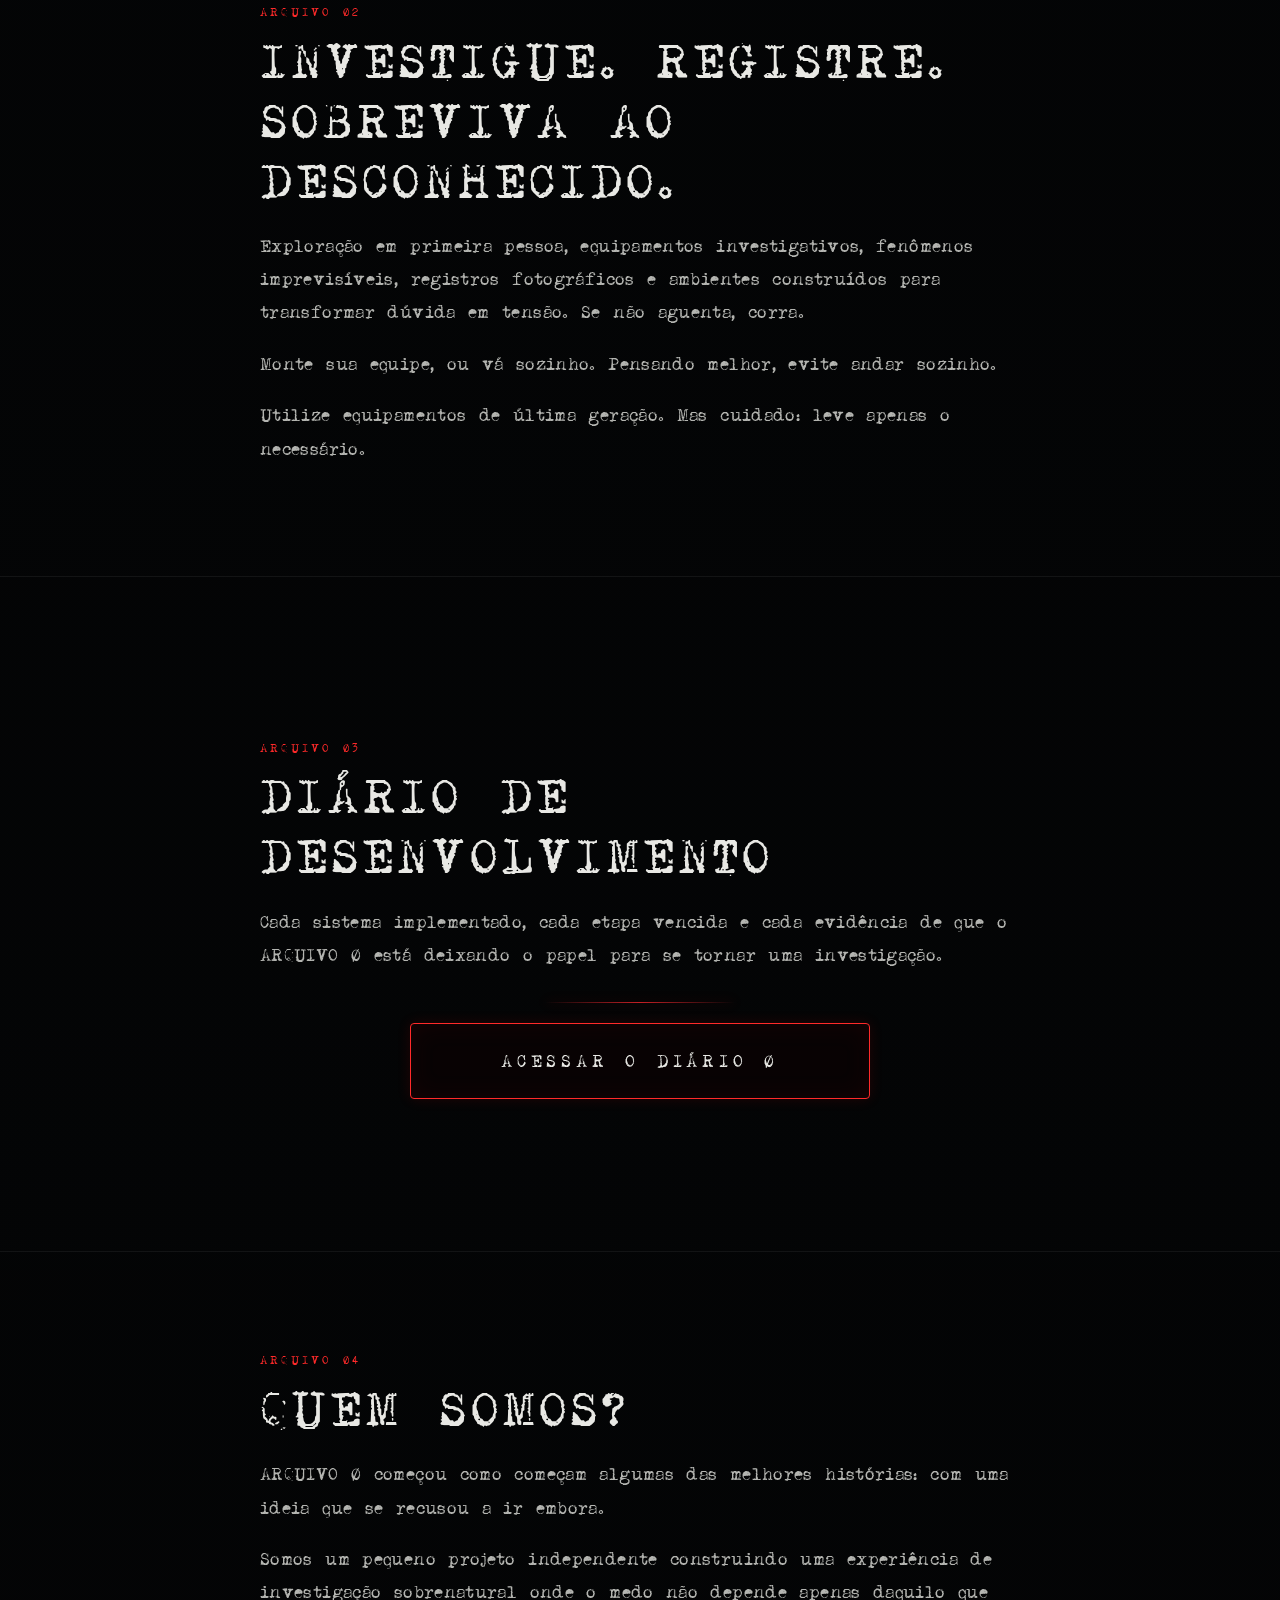
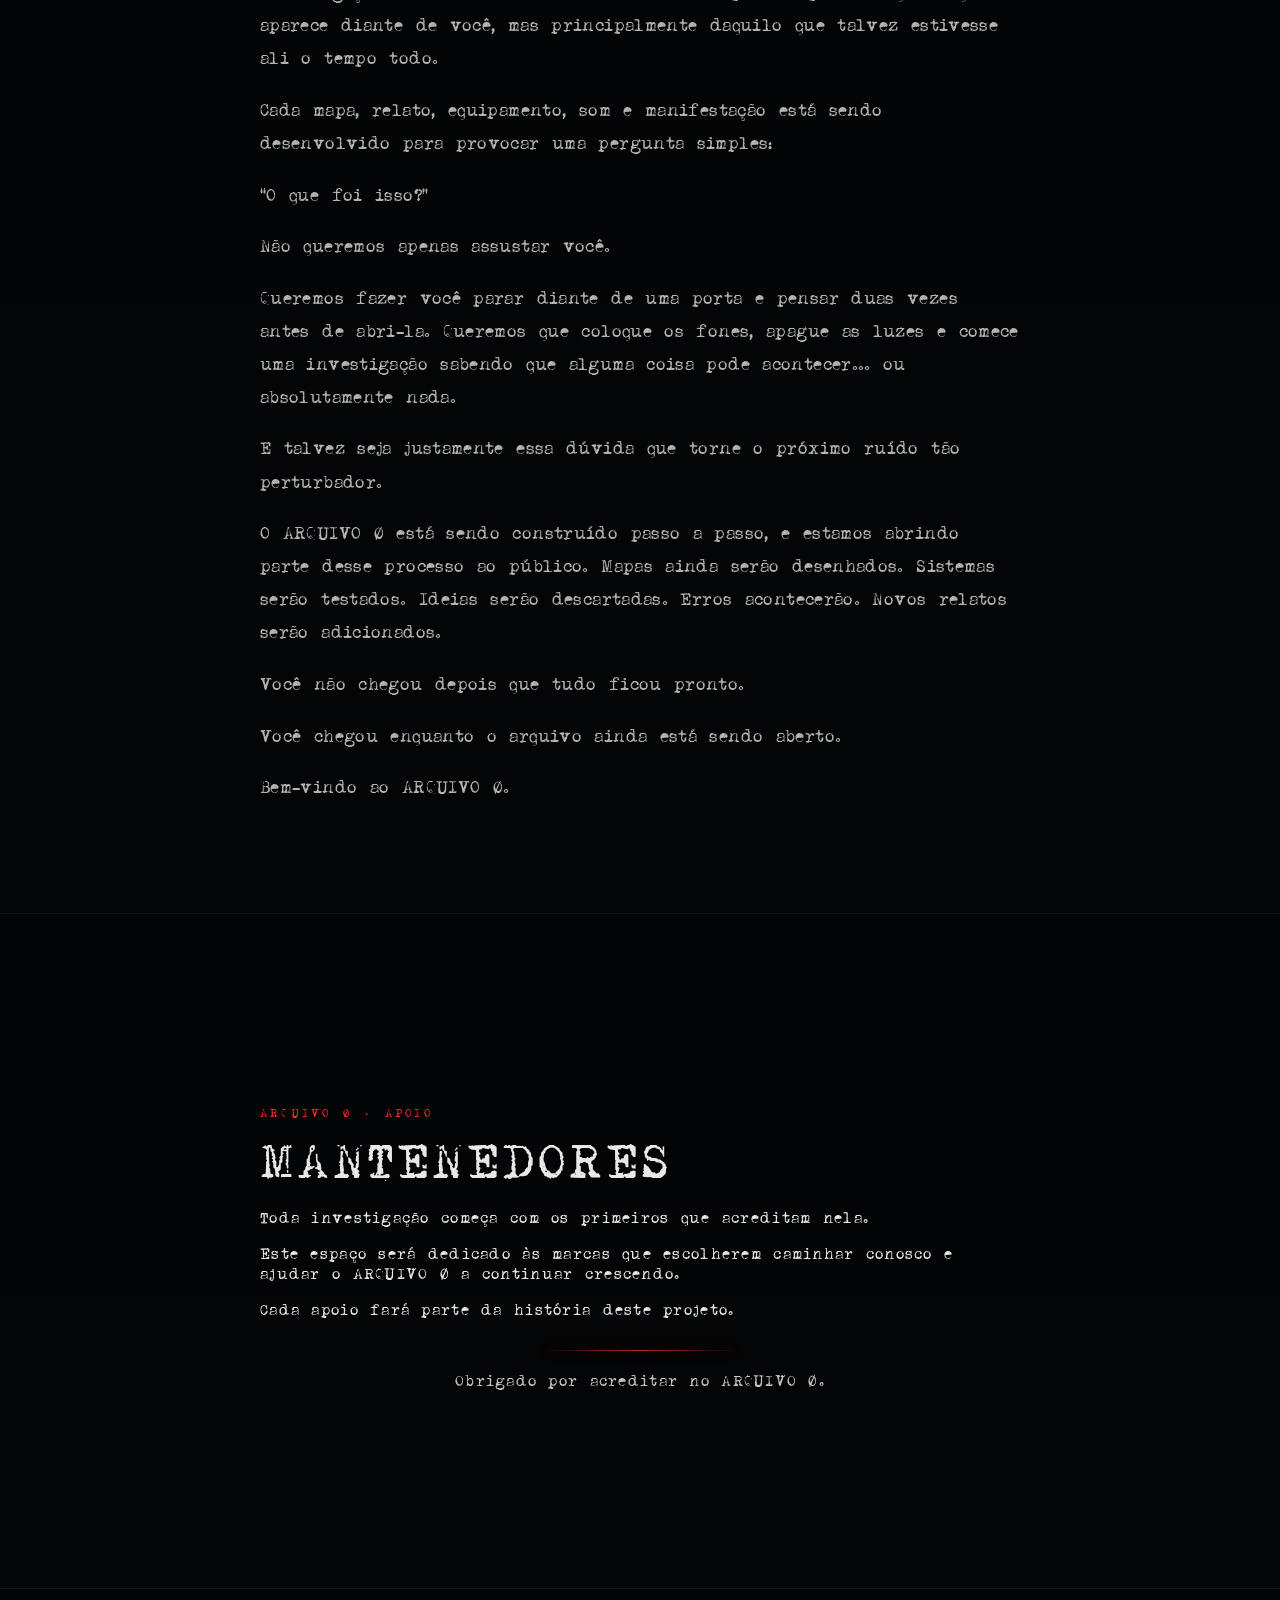
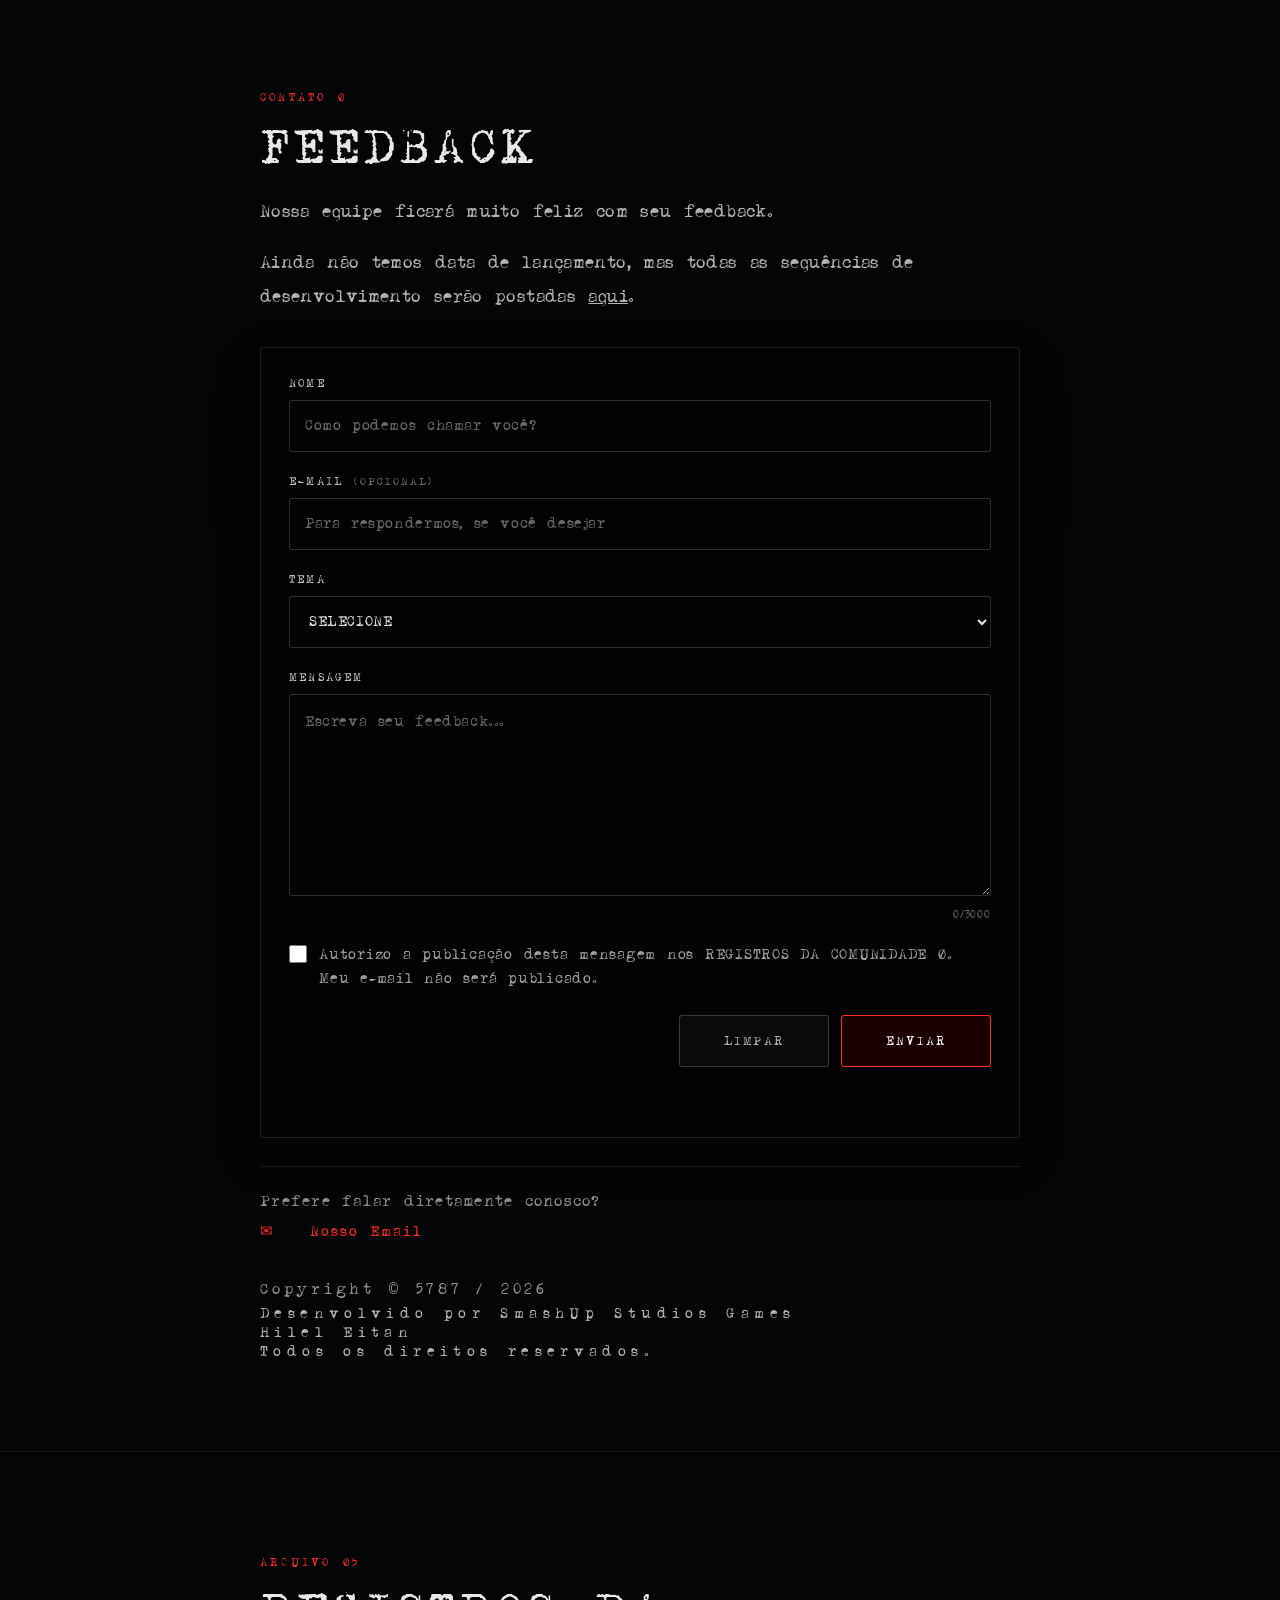
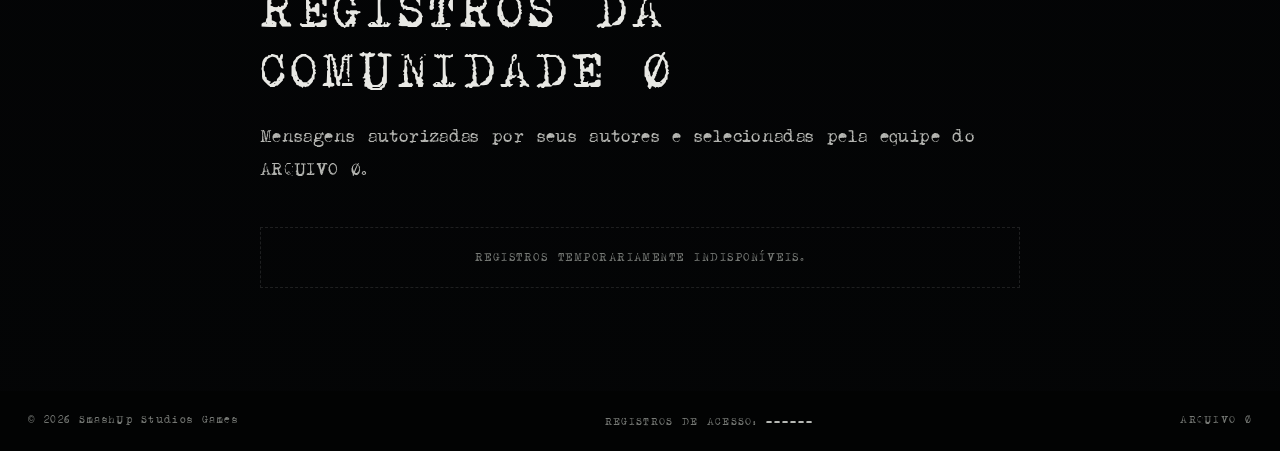
==== commit f8d9bad6: "Adicionada página de diário de desenvolvimento." ====
--- a/index.html
+++ b/index.html
@@ -47,7 +47,7 @@
     <nav class="nav">
       <a href="#sobre">SOBRE</a>
       <a href="#recursos">RECURSOS</a>
-      <a href="#diario">DIÁRIO</a>
+      <a href="diario.html">DIÁRIO</a>
       <a href="#quem_somos">QUEM SOMOS?</a>
       <a href="#mantenedores">MANTENEDORES</a>
       <a href="#contato">CONTATO</a>
@@ -158,219 +158,14 @@
     <div class="panel-inner">
       <p class="section-label">ARQUIVO Ø3</p>
       <h2>DIÁRIO DE DESENVOLVIMENTO</h2>
-
-
-      <!-- ------------------------------------------------------------------- -->
-      <!-- SEÇÃO Ø3.Ø1 -->
-      <img
-        src="assets/diario/rabisco-mapa.jpg"
-        alt="Primeiros mapas e rabiscos do ARQUIVO Ø"
-        class="diario-img"
-      >
-      <p>
-        Ø1 - Rabiscos, primeiros mapas e codificação básica dos movimentos.
-      </p>
-      <!-- <p style="color: rgb(250, 38, 38);">ARQUIVO Ø</p> -->
+      <p>Cada sistema implementado, cada etapa vencida e cada evidência de que o ARQUIVO Ø está deixando o papel para se tornar uma investigação.</p>
       <div class="red-line" aria-hidden="true"></div>
-
-
-      <!-- ------------------------------------------------------------------- -->
-      <!-- SEÇÃO Ø3.Ø2 -->
-      <img
-        src="assets/diario/investigacao01.jpg"
-        alt="Primeira ideia do ARQUIVO Ø"
-        class="diario-img"
-      >
-
-      <p>
-        Ø2 - Primeira ideia de como iniciar a investigação.
-      </p>
-
-      <p>
-        A pergunta é: será que seu coração aguenta?
-      </p>
-
-      <!-- <p style="color: rgb(250, 38, 38);">ARQUIVO Ø</p> -->
-      <div class="red-line" aria-hidden="true"></div>
-
-
-      <!-- ------------------------------------------------------------------- -->
-      <!-- SEÇÃO Ø3.Ø3 -->
-      <img
-        src="assets/diario/investigacao03b.jpg"
-        alt="RELATO Ø3 — PRIMEIROS MOVIMENTOS"
-        class="diario-img"
-      >
-
-      <p>
-        Ø3 - PRIMEIROS MOVIMENTOS
-      </p>
-
-      <p>
-        O ARQUIVO Ø já deixou de existir apenas no papel.
-      </p>
-
-      <p>
-        As entidades permitiram que parte do seu desenvolvimento fosse divulgada.
-        Não sabemos por quanto tempo essa autorização permanecerá válida.
-      </p>
-
-      <!-- CONTEÚDO COM IMAGEM AO FUNDO -->
-      <div class="diario-conteudo">
-
-        <!-- IMAGEM DE FUNDO INCLINADA -->
-        <img
-          src="assets/diario/investigacao03c.jpg"
-          alt="RELATO Ø3 — Desenvolvimento"
-          class="imagem-inclinada"
-        >
-
-        <!-- TEXTO ACIMA DA IMAGEM -->
-        <div class="diario-texto">
-
-          <p>
-            Nesta etapa, estamos construindo e testando a base de movimentação
-            do investigador dentro dos ambientes. O personagem já caminha,
-            corre, recua, agacha e responde aos movimentos de visão.
-            As animações estão sendo integradas e ajustadas para que cada ação
-            aconteça de maneira natural durante a exploração.
-          </p>
-
-          <p>
-            Os primeiros testes de áudio também começaram. Passos serão tratados
-            de acordo com a superfície percorrida, permitindo que madeira, terra,
-            água, entulho e outros materiais participem da experiência sonora
-            da investigação.
-          </p>
-
-          <p>
-            Também iniciamos os sistemas que permitirão ao investigador interagir
-            com o ambiente. A mira central e a detecção de objetos formam a base
-            do que futuramente permitirá examinar, coletar e transportar
-            equipamentos.
-          </p>
-
-          <p>
-            Ainda estamos construindo os instrumentos necessários para entrar
-            nesses lugares.
-          </p>
-
-          <p>
-            Talvez devêssemos aproveitar enquanto eles ainda permitem que saiamos. Ø
-          </p>
-
-          <p>
-            O investigador já consegue caminhar.
-          </p>
-
-          <p>
-            Agora precisamos dar a ele motivos para ter medo de continuar. Ø
-          </p>
-
-        </div>
-
-      </div>
-
-      <!-- AVISO DAS ENTIDADES -->
-      <div class="aviso-entidades">
-        <p><strong>ATENÇÃO:</strong></p>
-        <p>As entidades ainda não autorizaram a divulgação de vídeos.</p>
-      </div>
-
-      <div class="red-line" aria-hidden="true"></div>
-
-
-      <!-- ------------------------------------------------------------------- -->
-      <!-- SEÇÃO Ø3.Ø4 -->
-      <img
-        src="assets/diario/investigacao03e.jpg"
-        alt="RELATO Ø4 — PRIMEIROS MOVIMENTOS - FLEXIBILIDADE"
-        class="diario-img"
-      >
-
-      <p>
-        Ø4 - PRIMEIROS MOVIMENTOS - FLEXIBILIDADE
-      </p>
-
-      <!-- CONTEÚDO COM IMAGEM AO FUNDO -->
-      <div class="diario-conteudo">
-
-        <!-- IMAGEM DE FUNDO INCLINADA -->
-        <!-- <img
-          src="assets/diario/investigacao03c.jpg"
-          alt="RELATO Ø3 — Desenvolvimento"
-          class="imagem-inclinada"
-        > -->
-
-        <!-- TEXTO ACIMA DA IMAGEM -->
-        <div class="diario-texto">
-
-          <p>
-            O investigador agora pode examinar o ambiente ao seu redor com muito mais liberdade.
-          </p>
-
-          <p>
-            Acima, abaixo, à frente ou atrás. Pequenos detalhes podem estar onde ninguém pensaria em procurar.
-          </p>
-
-          <p>
-            No ARQUIVO Ø, olhar não será apenas uma questão de orientação. Pode ser a diferença entre encontrar uma evidência e passar por ela sem perceber.
-          </p>
-
-          <p>
-            O Player terá muito trabalho pela frente.
-          </p>
-
-          <p>
-            Cada movimento permite um novo ângulo.
-          </p>
-
-          <p>
-            Cada passo, uma nova descoberta.
-          </p>
-
-        </div>
-
-      </div>
-
-      <!-- AVISO DAS ENTIDADES -->
-      <div class="aviso-entidades">
-        <p><strong>ATENÇÃO:</strong></p>
-        <p>As entidades começaram a ficar irritadas.</p>
-      </div>
-
-      <div class="red-line" aria-hidden="true"></div>
-
-
-      <!-- ------------------------------------------------------------------- -->
-      <!-- SEÇÃO Ø3.ØX -->
-      <img
-        src="assets/diario/relato-arquivo-zerox2.jpg"
-        alt="RELATO ØX — ESTRANHOS NA PLANTAÇÃO"
-        class="diario-img"
-      >
-      <p>
-        ØX - Alguns relatos chegam incompletos. Outros parecem absurdos demais para serem investigados. 
-      </p>
-      <p>
-        Este chegou acompanhado de fotografias, depoimentos contraditórios e uma recomendação bastante simples: não estar naquele lugar depois que escurecer.
-      </p>
-      <p>
-        Ainda não sabemos o que aconteceu ali. Também não sabemos por que pessoas que nunca se conheceram descrevem exatamente a mesma coisa. Por enquanto, o caso permanecerá fechado. Mas alguma coisa está acontecendo naquele lugar. E, aparentemente, ainda não terminou.
-      </p>
-      <!-- <p style="color: rgb(250, 38, 38);">ARQUIVO Ø</p> -->
-      <div class="red-line" aria-hidden="true"></div>
-
-      <!-- SEÇÃO -->
-      <img
-        src="assets/diario/em-breve.jpg"
-        alt="ARQUIVO Ø"
-        class="diario-img"
-      >
-      <p>
-        ØX - NOVOS ARQUIVOS EM BREVE
-      </p>
-      <p style="color: rgb(250, 38, 38);">ARQUIVO Ø</p>
+      <!-- <a class="support" href="diario.html"><span>ACESSAR O DIÁRIO Ø</span></a> -->
+      <div class="diario-link">
+          <a class="support" href="diario.html">
+              <span>ACESSAR O DIÁRIO Ø</span>
+          </a>
+      </div>
     </div>
   </section>
 
@@ -433,7 +228,7 @@
       <p class="section-label">CONTATO Ø</p>
       <h2>FEEDBACK</h2>
       <p>Nossa equipe ficará muito feliz com seu feedback.</p>
-      <p>Ainda não temos data de lançamento, mas todas as sequências de desenvolvimento serão postadas <a href="#diario">aqui</a>.</p>
+      <p>Ainda não temos data de lançamento, mas todas as sequências de desenvolvimento serão postadas <a href="diario.html">aqui</a>.</p>
 
       <form id="feedbackForm" class="feedback-form">
         <div class="feedback-field">
--- a/style.css
+++ b/style.css
@@ -901,6 +901,11 @@
   /* text-align: center; */
 }
 
+/* ADICIONADO POR HILEL: 30/09/2026 */
+.diario-link {
+    text-align: center;
+}
+
 @media(max-width:620px) {
   .feedback-form {
     padding: 20px 16px
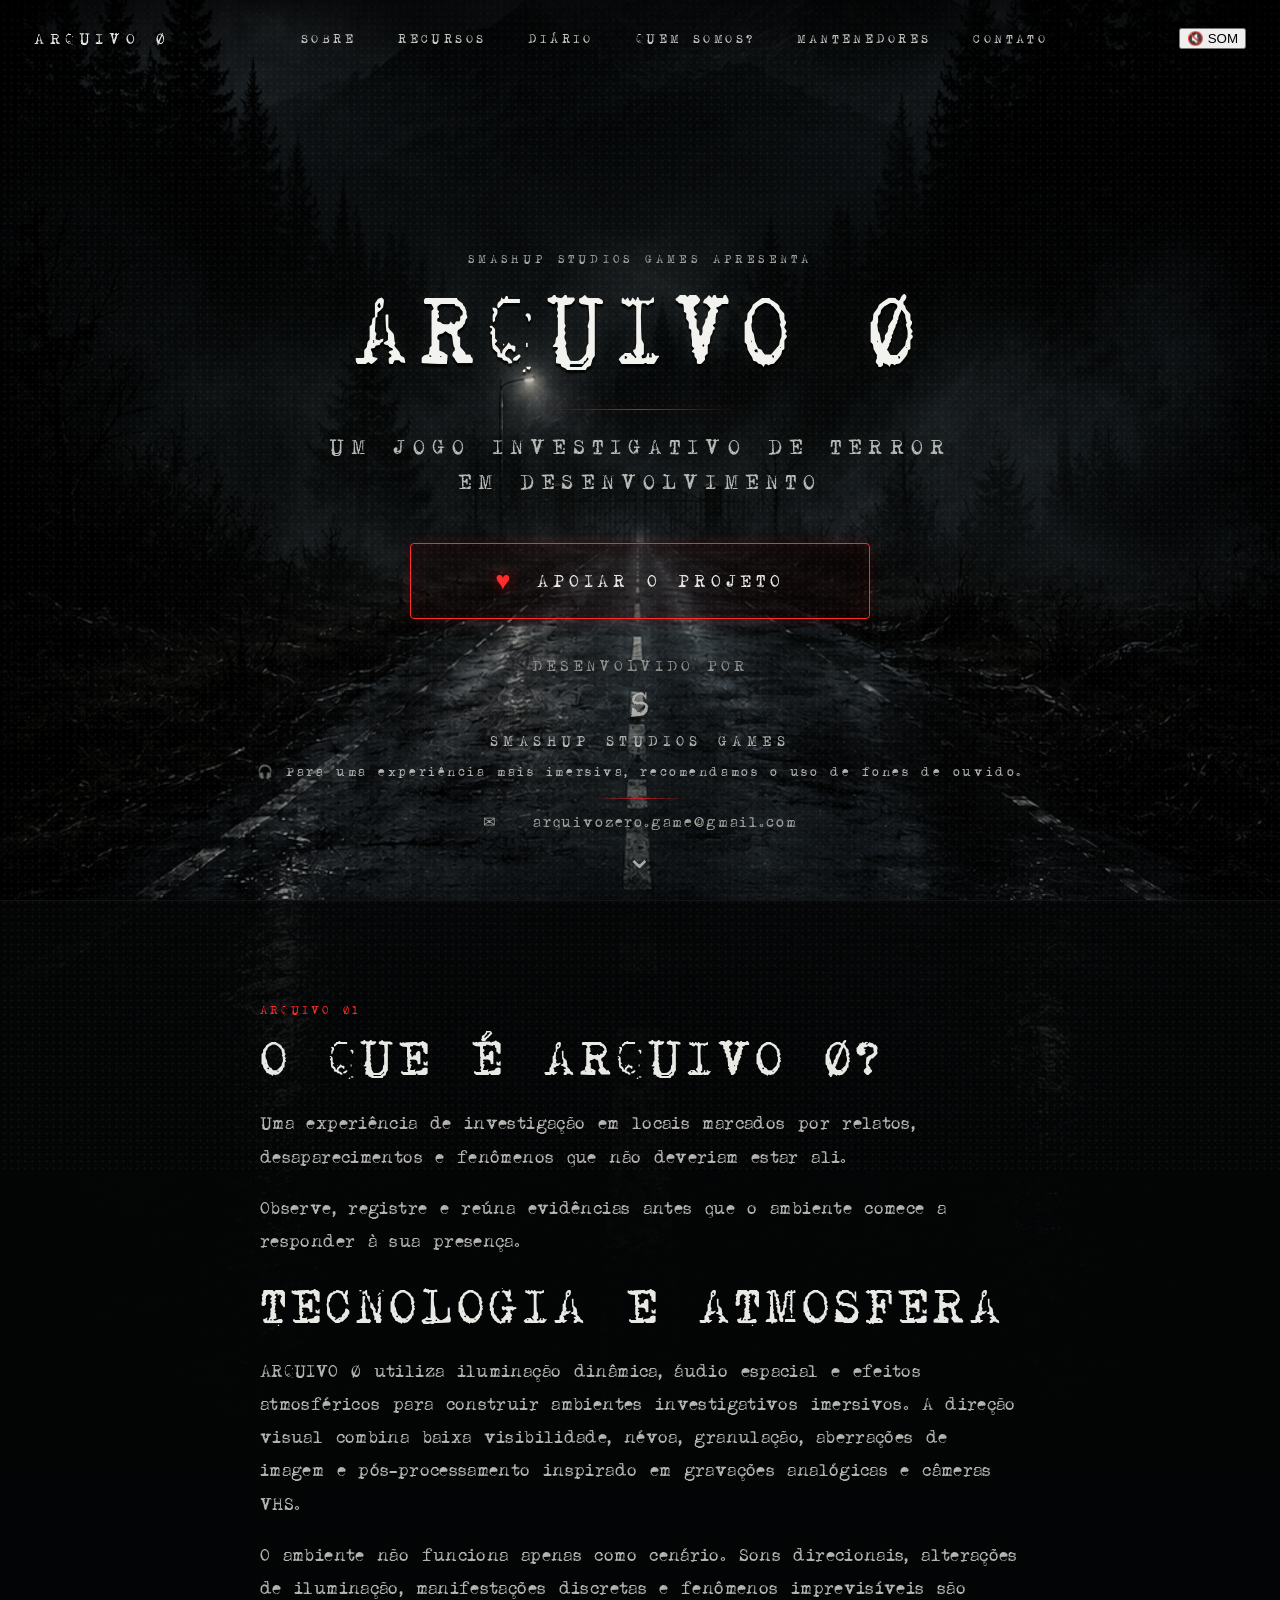
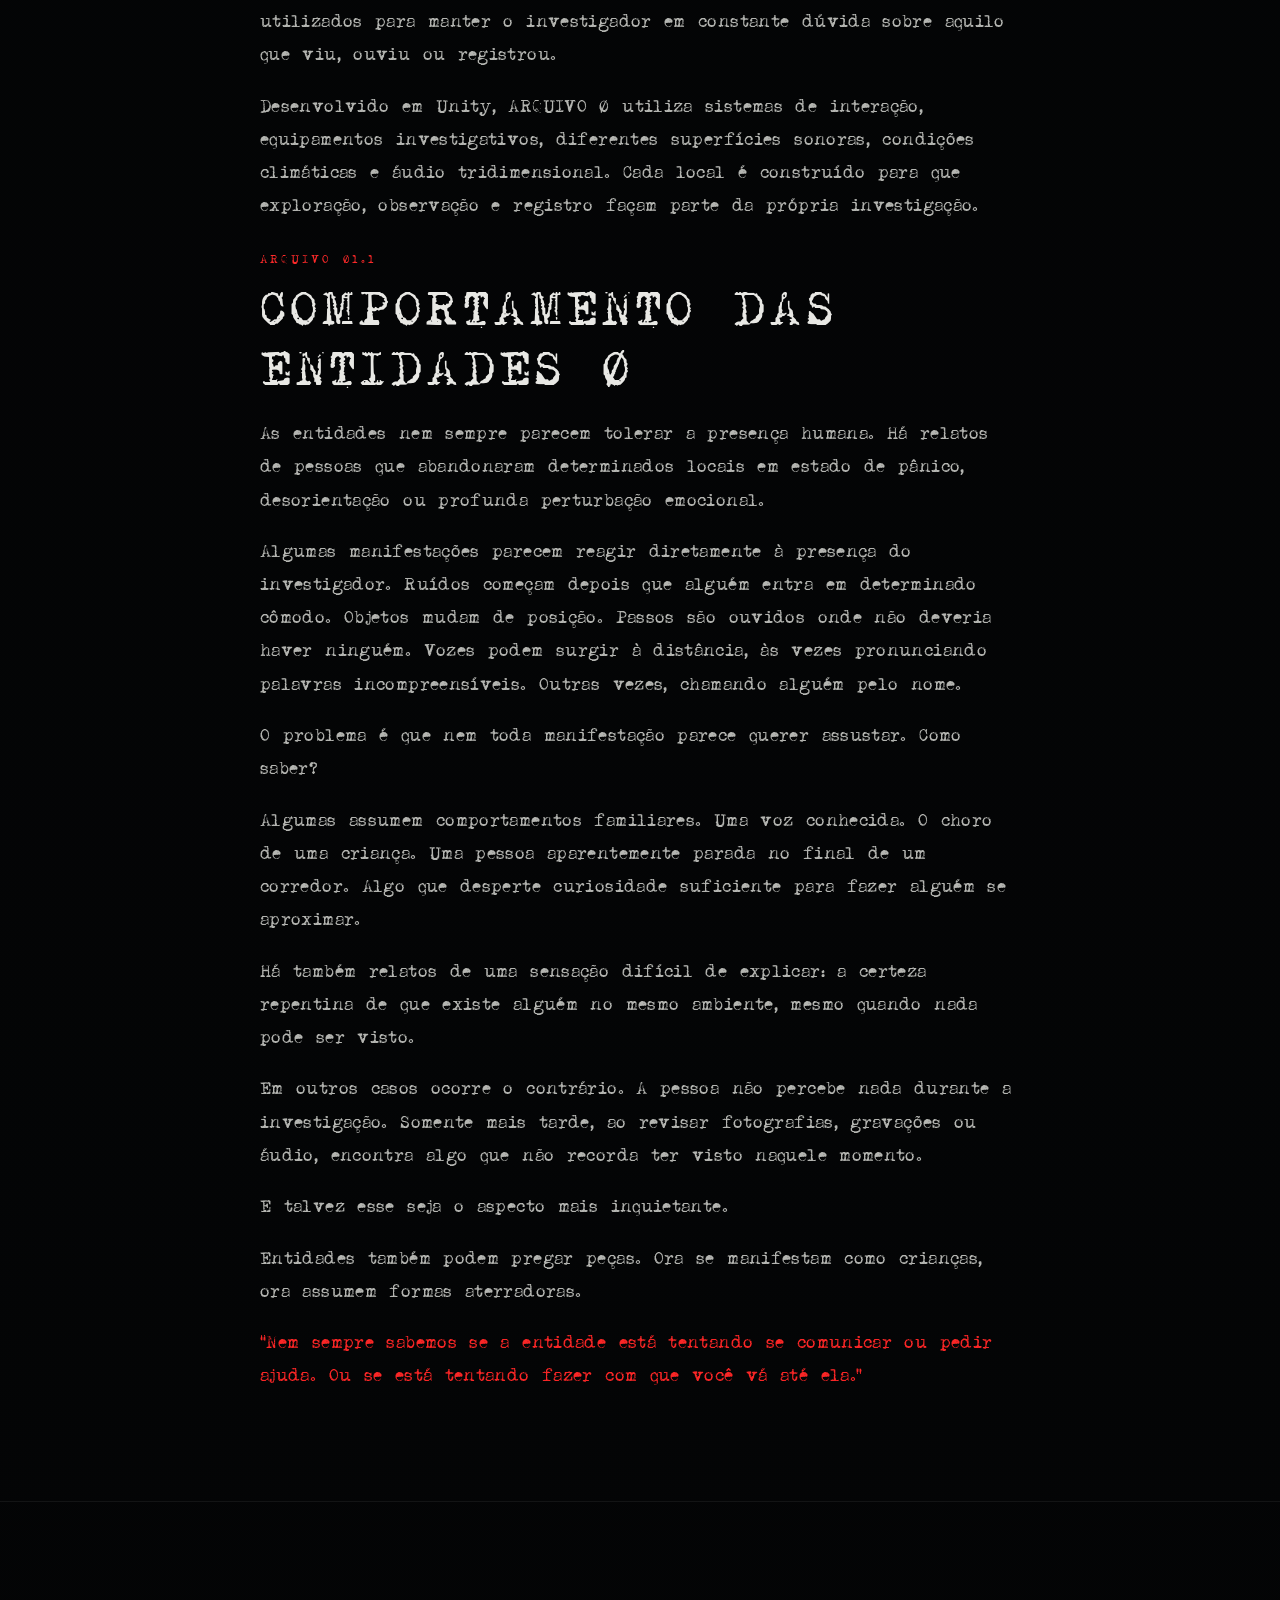
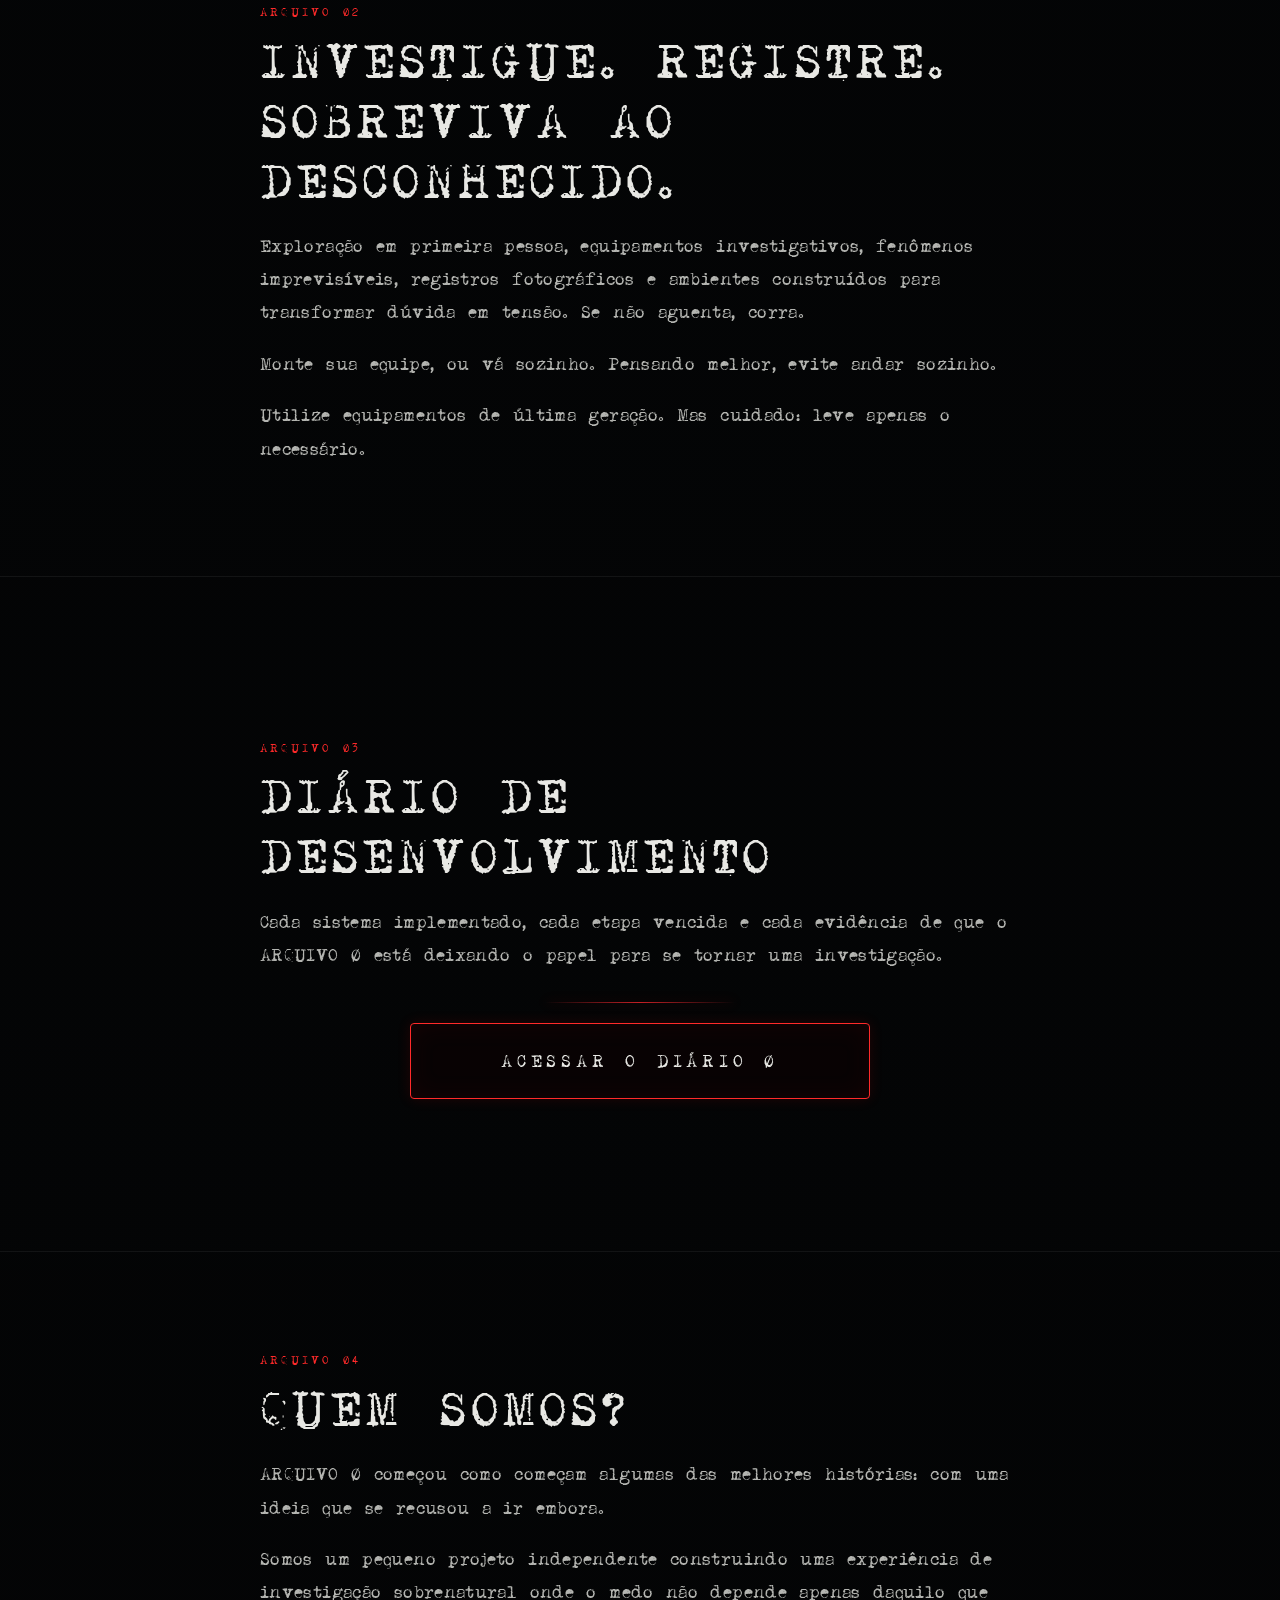
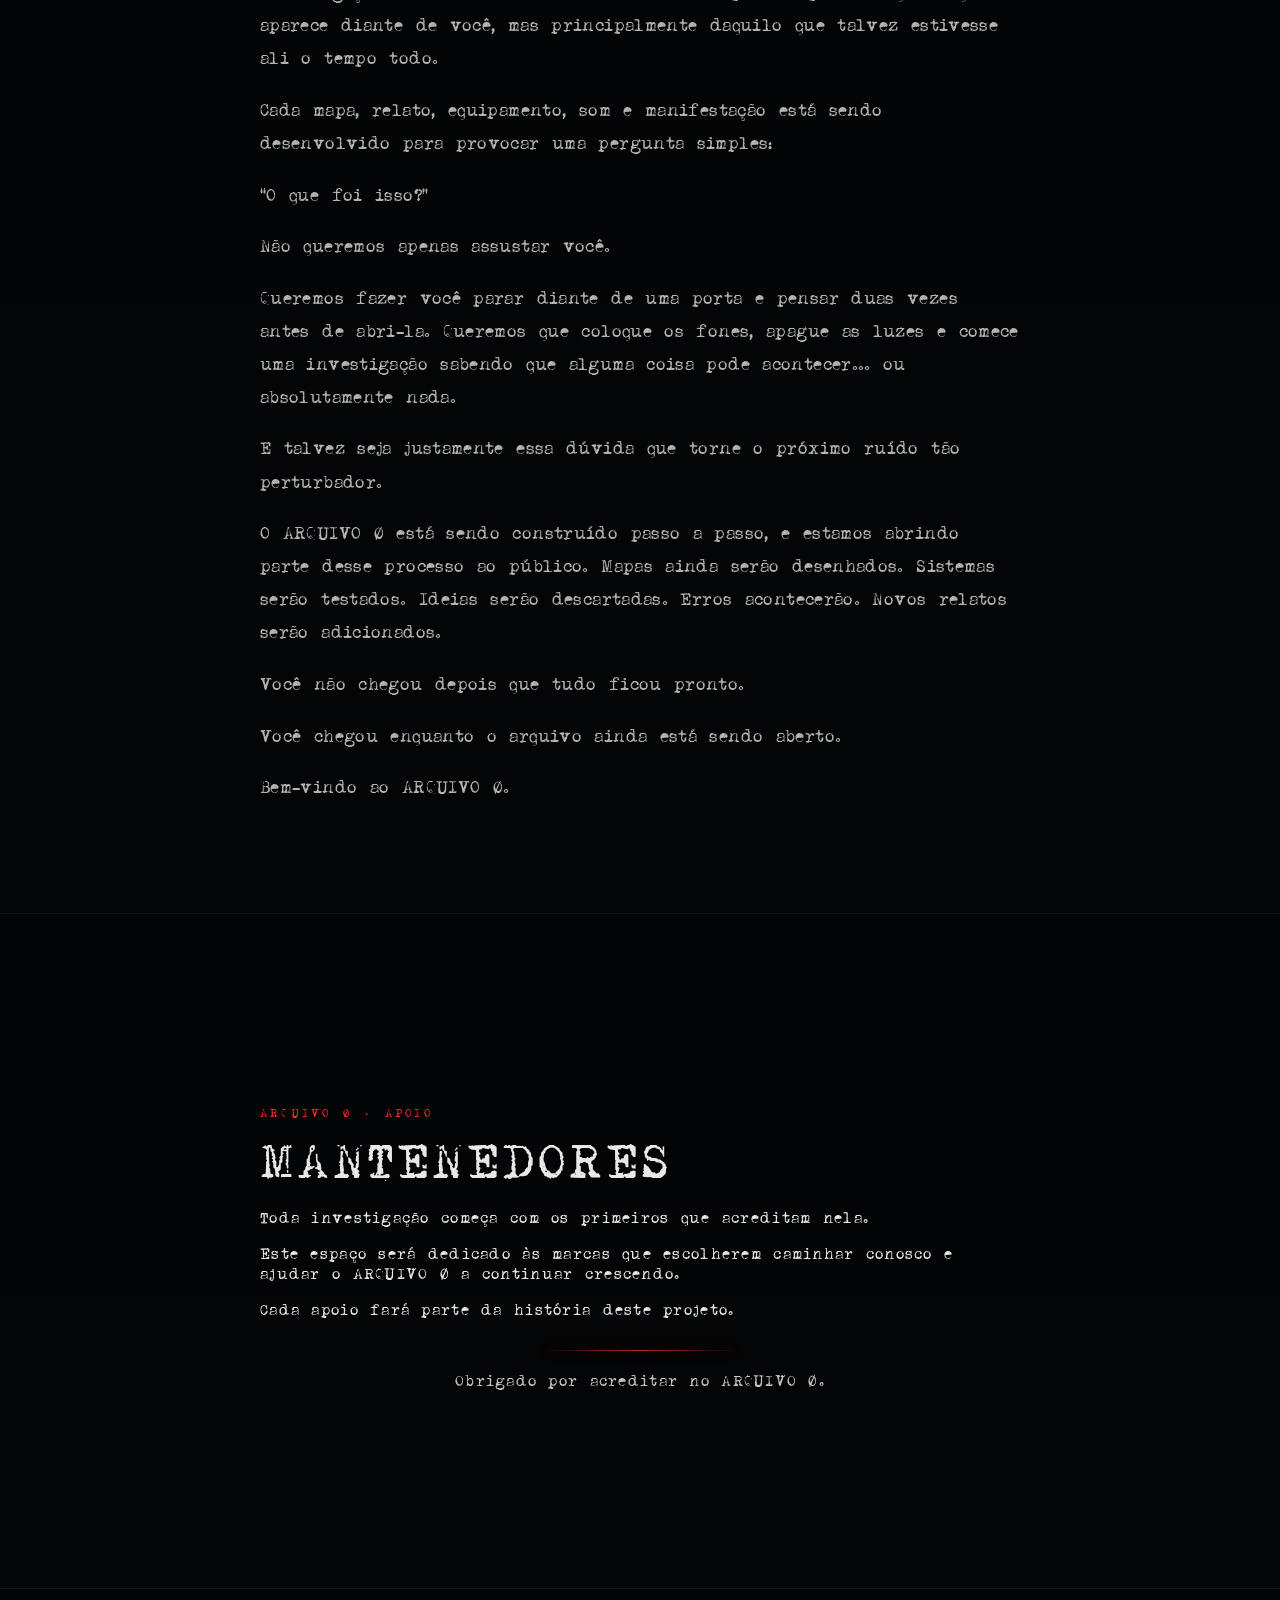
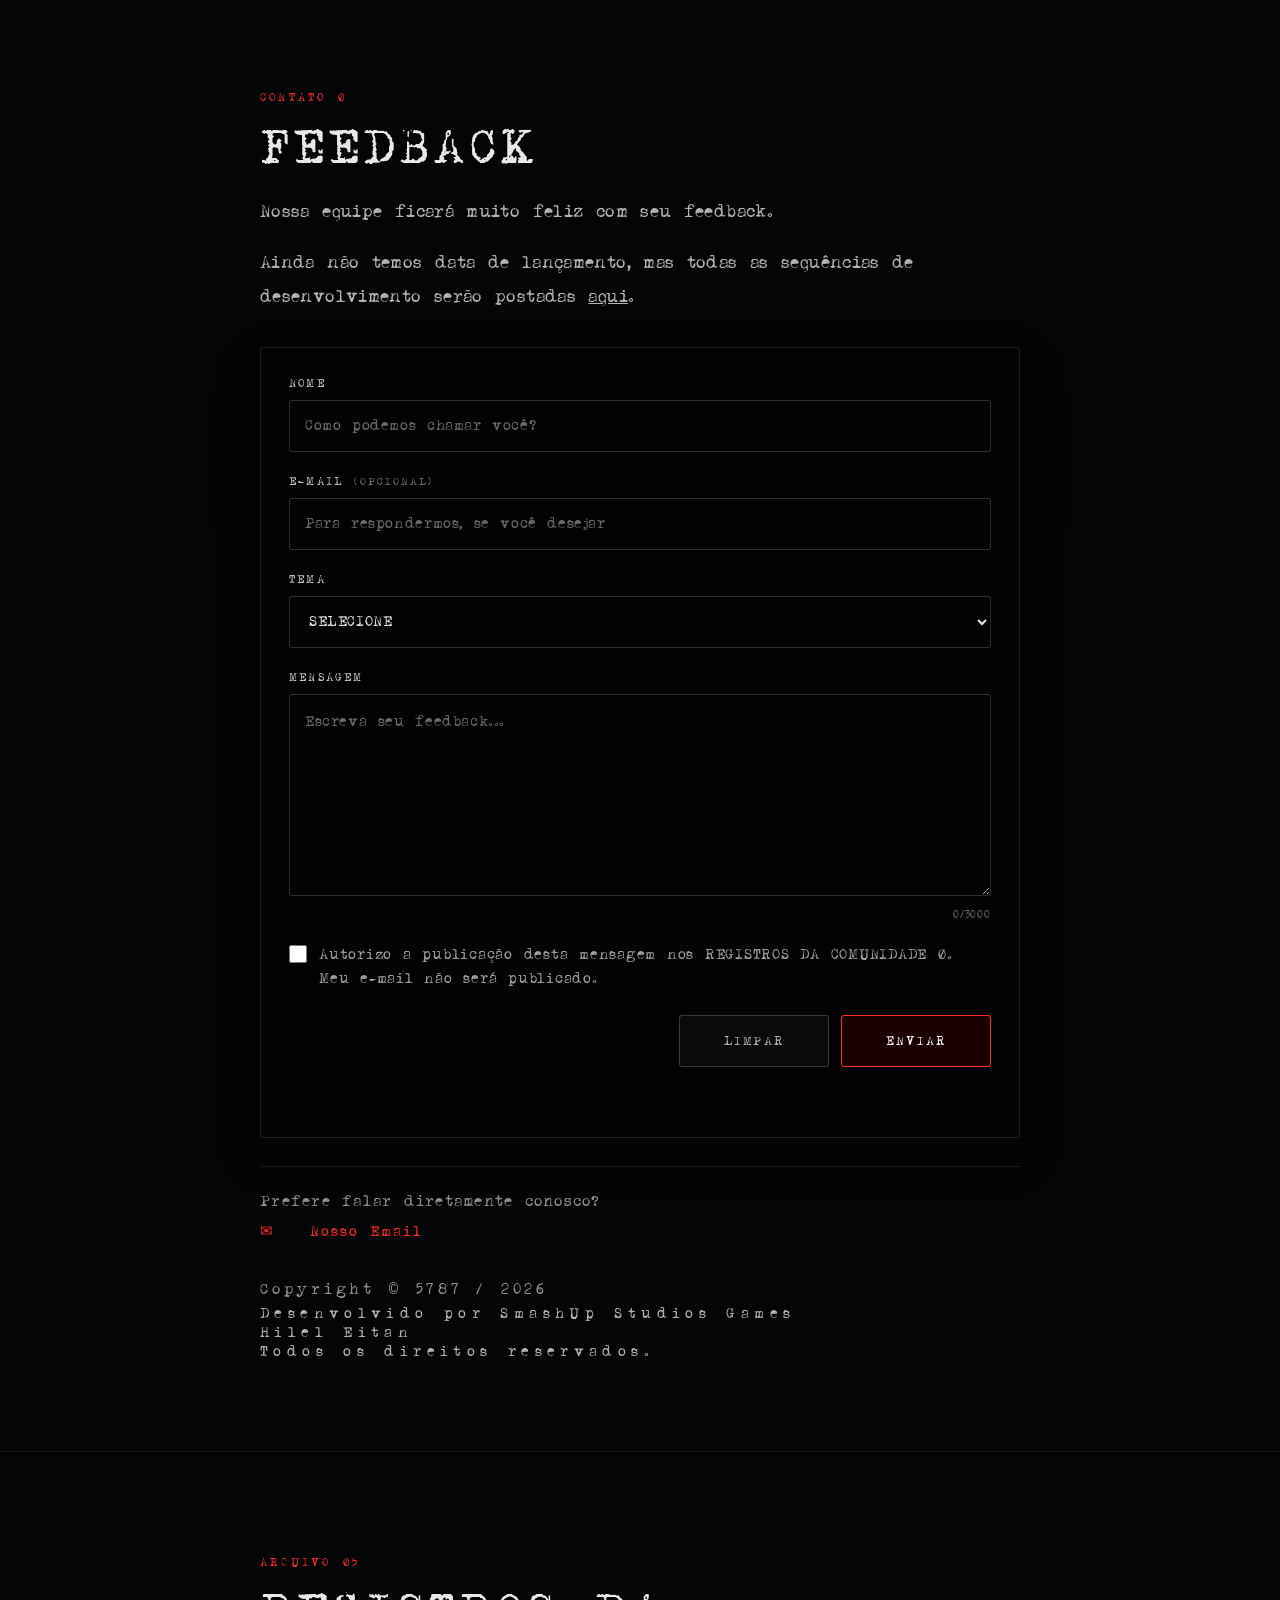
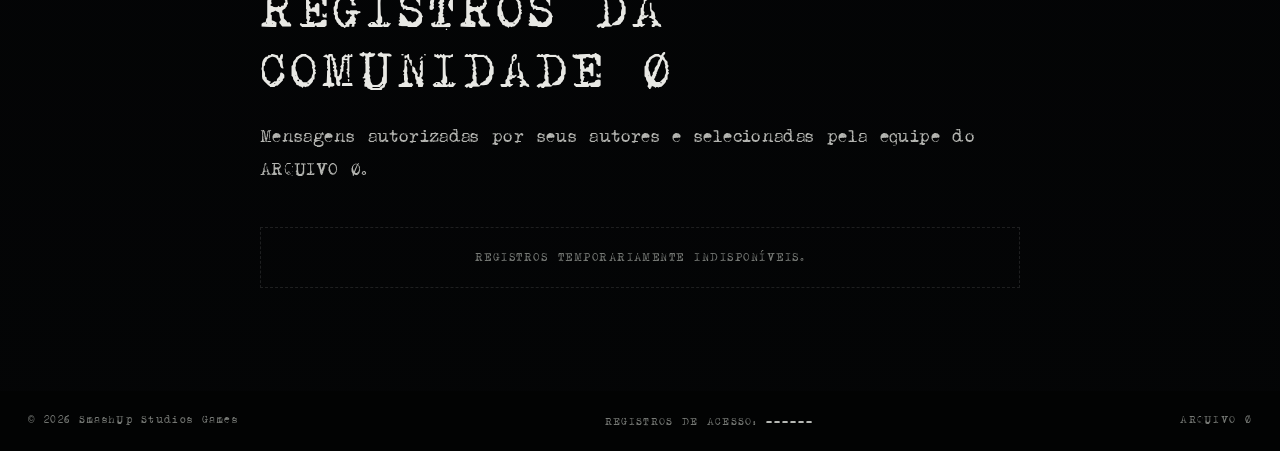
==== commit 5a08ee8a: "Ajuste na tela inicial." ====
--- a/index.html
+++ b/index.html
@@ -70,8 +70,6 @@
         EM DESENVOLVIMENTO
       </p>
 
-      <p>🎧 <em>Para uma experiência mais imersiva, recomendamos o uso de fones de ouvido.</em></p>
-
       <a class="support" href="apoiar.html">
         <span class="heart" aria-hidden="true">♥</span>
         <span>APOIAR O PROJETO</span>
@@ -82,6 +80,9 @@
       <p class="developed">DESENVOLVIDO POR</p>
       <div class="studio-mark" aria-hidden="true">S</div>
       <p class="studio-name">SMASHUP STUDIOS GAMES</p>
+
+      <p class="aviso">🎧 <em>Para uma experiência mais imersiva, recomendamos o uso de fones de ouvido.</em></p>
+      
       <div class="small-line"></div>
       <a id="contato_email" class="email" href="mailto:arquivozero.game@gmail.com">
         ✉ &nbsp; arquivozero.game@gmail.com
--- a/style.css
+++ b/style.css
@@ -266,6 +266,17 @@
 
 .aviso-entidades p {
   margin: 5px 0;
+}
+
+/*---------------------------------------------*/
+/* ADICIONADO POR HILEL: 30/09/2026 -----------*/
+/*---------------------------------------------*/
+.aviso {
+  margin: 2;
+  color: #b2b4b0;
+  /* font-size: .96rem; */
+  font-size: .80rem;
+  letter-spacing: .20em;
 }
 
 .imagem-inclinada {
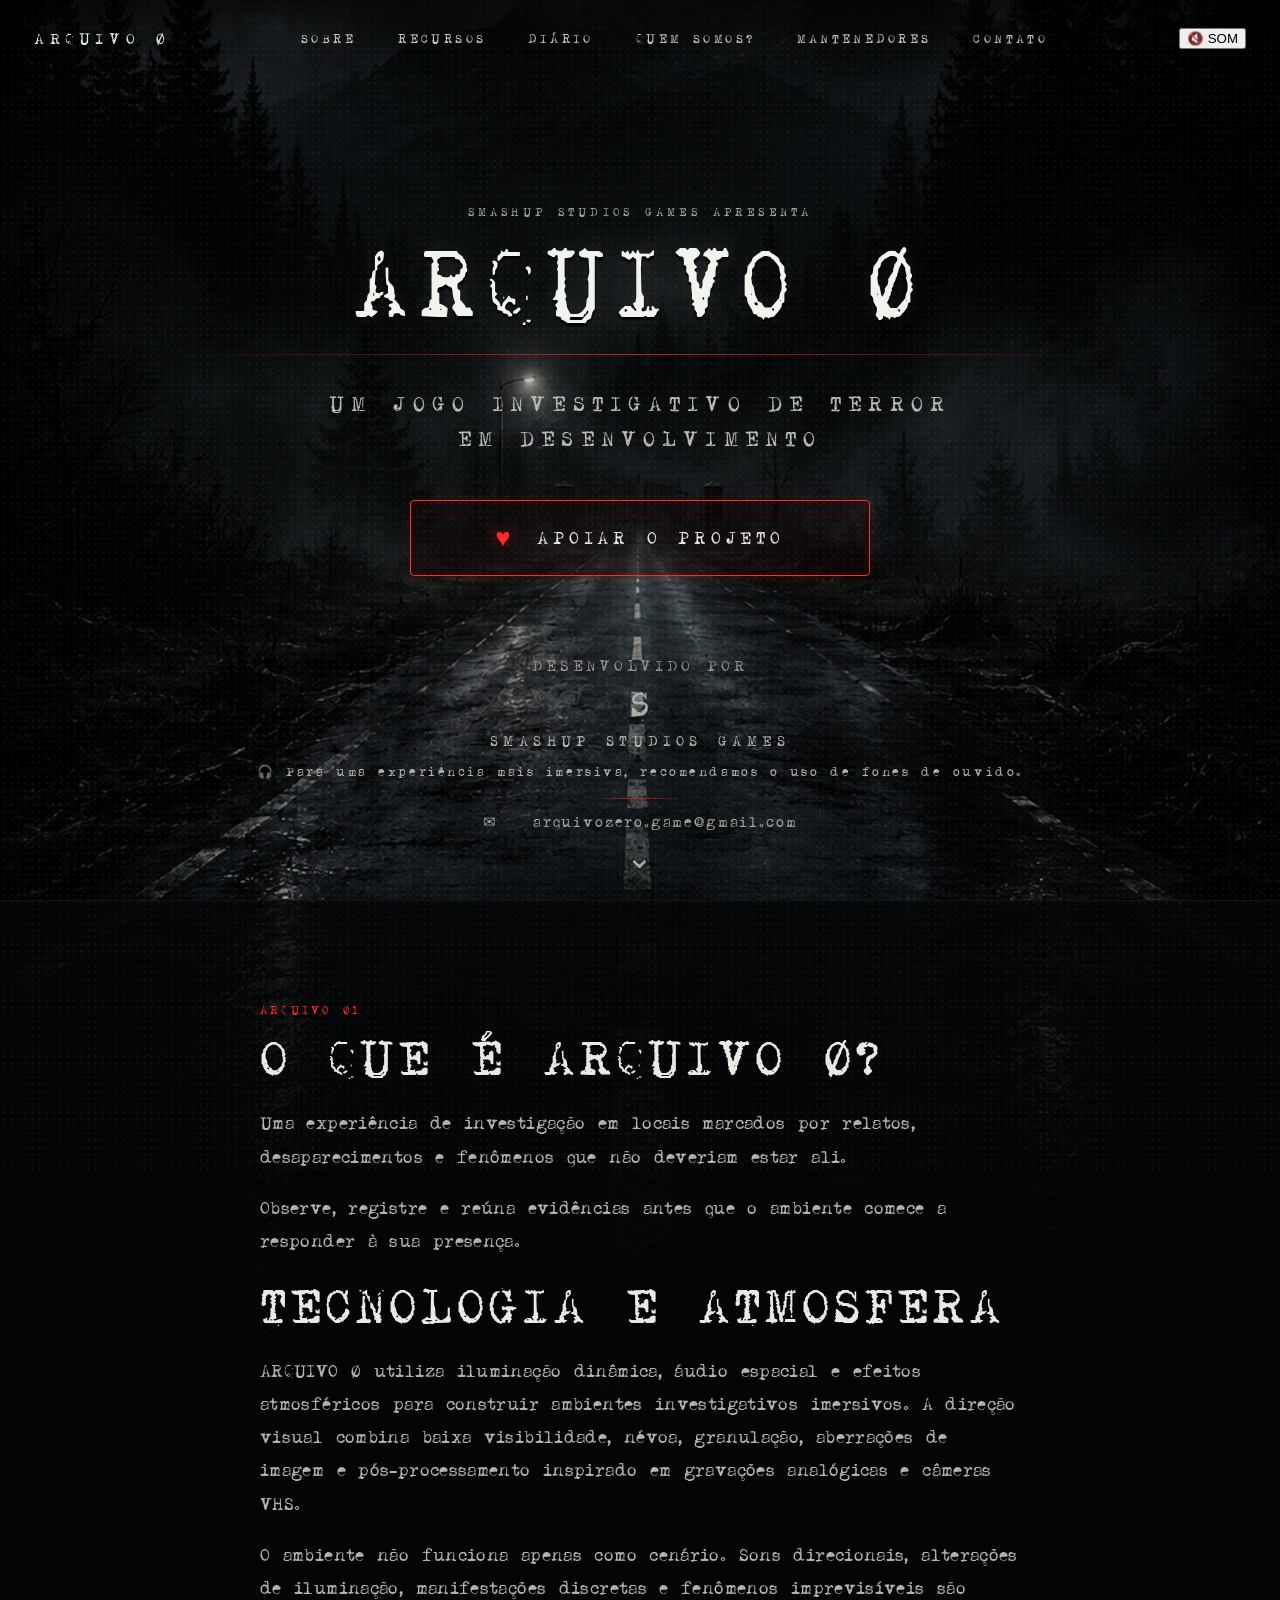
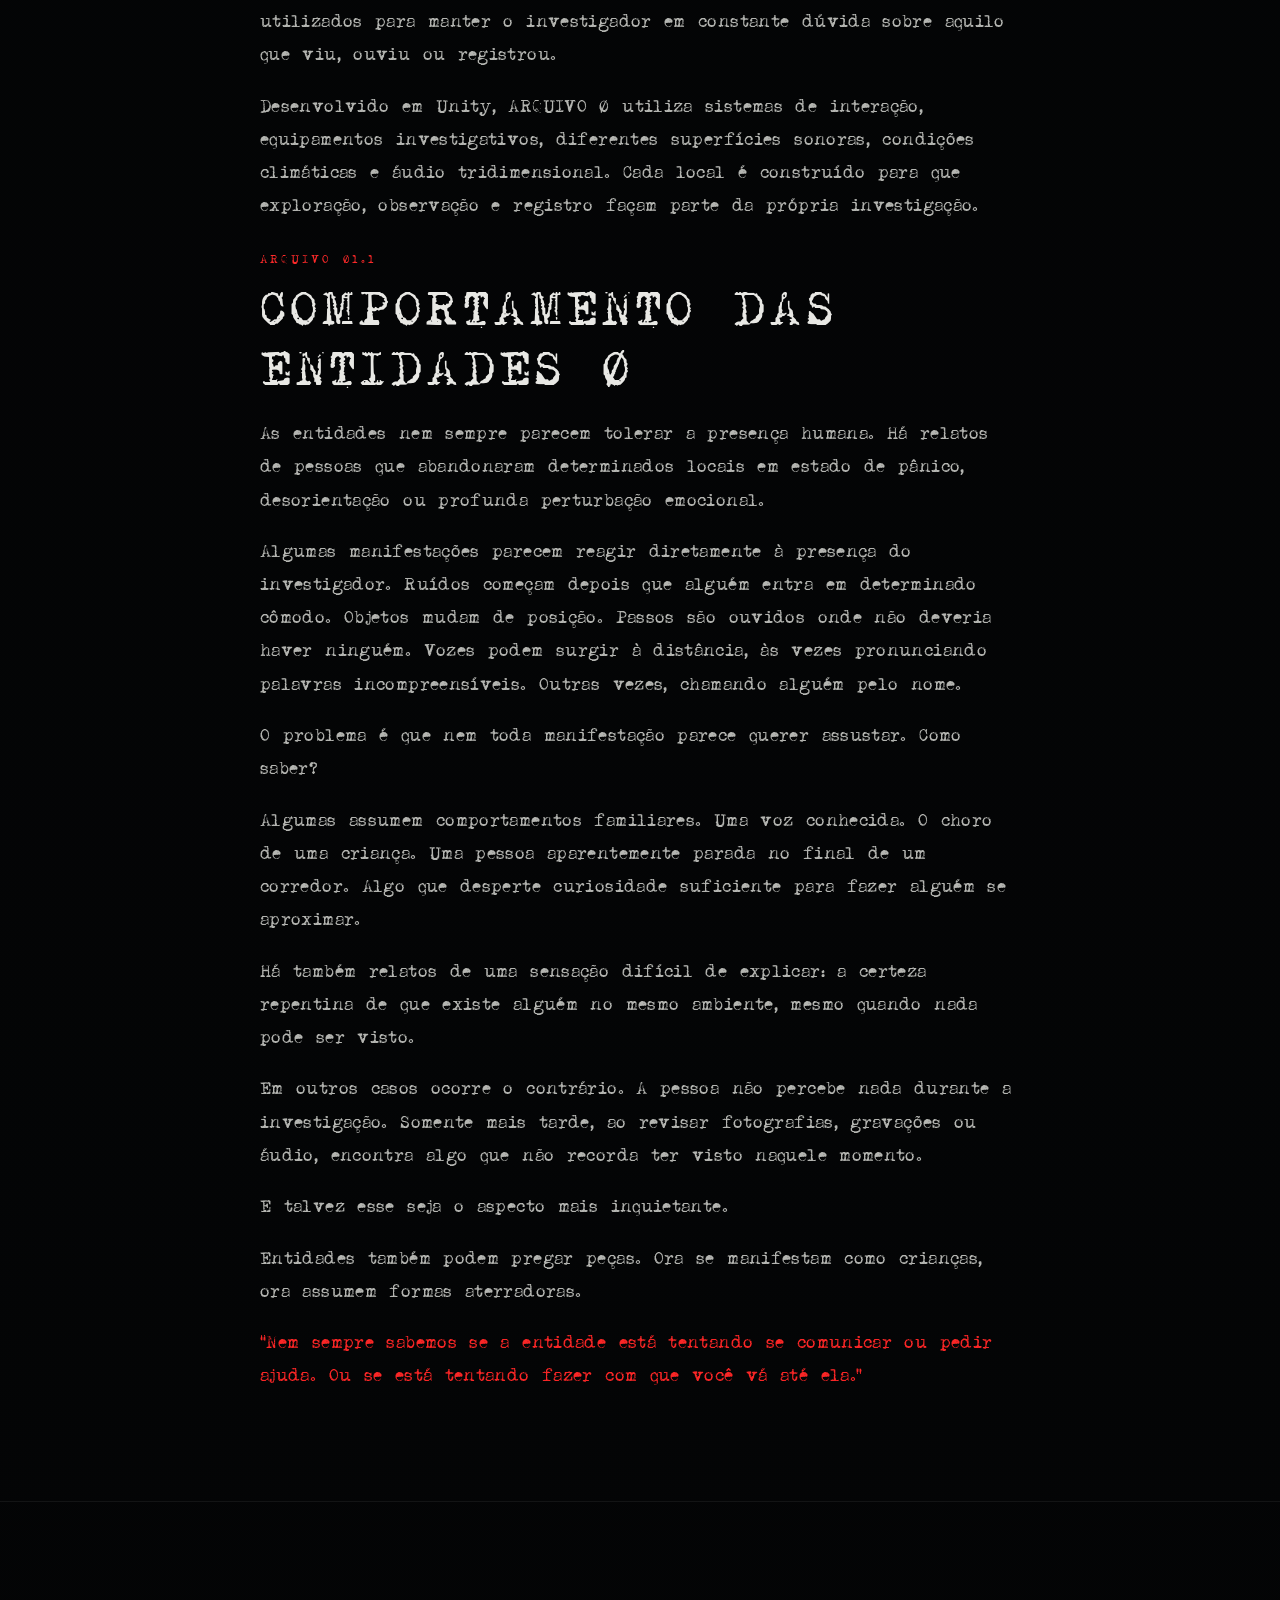
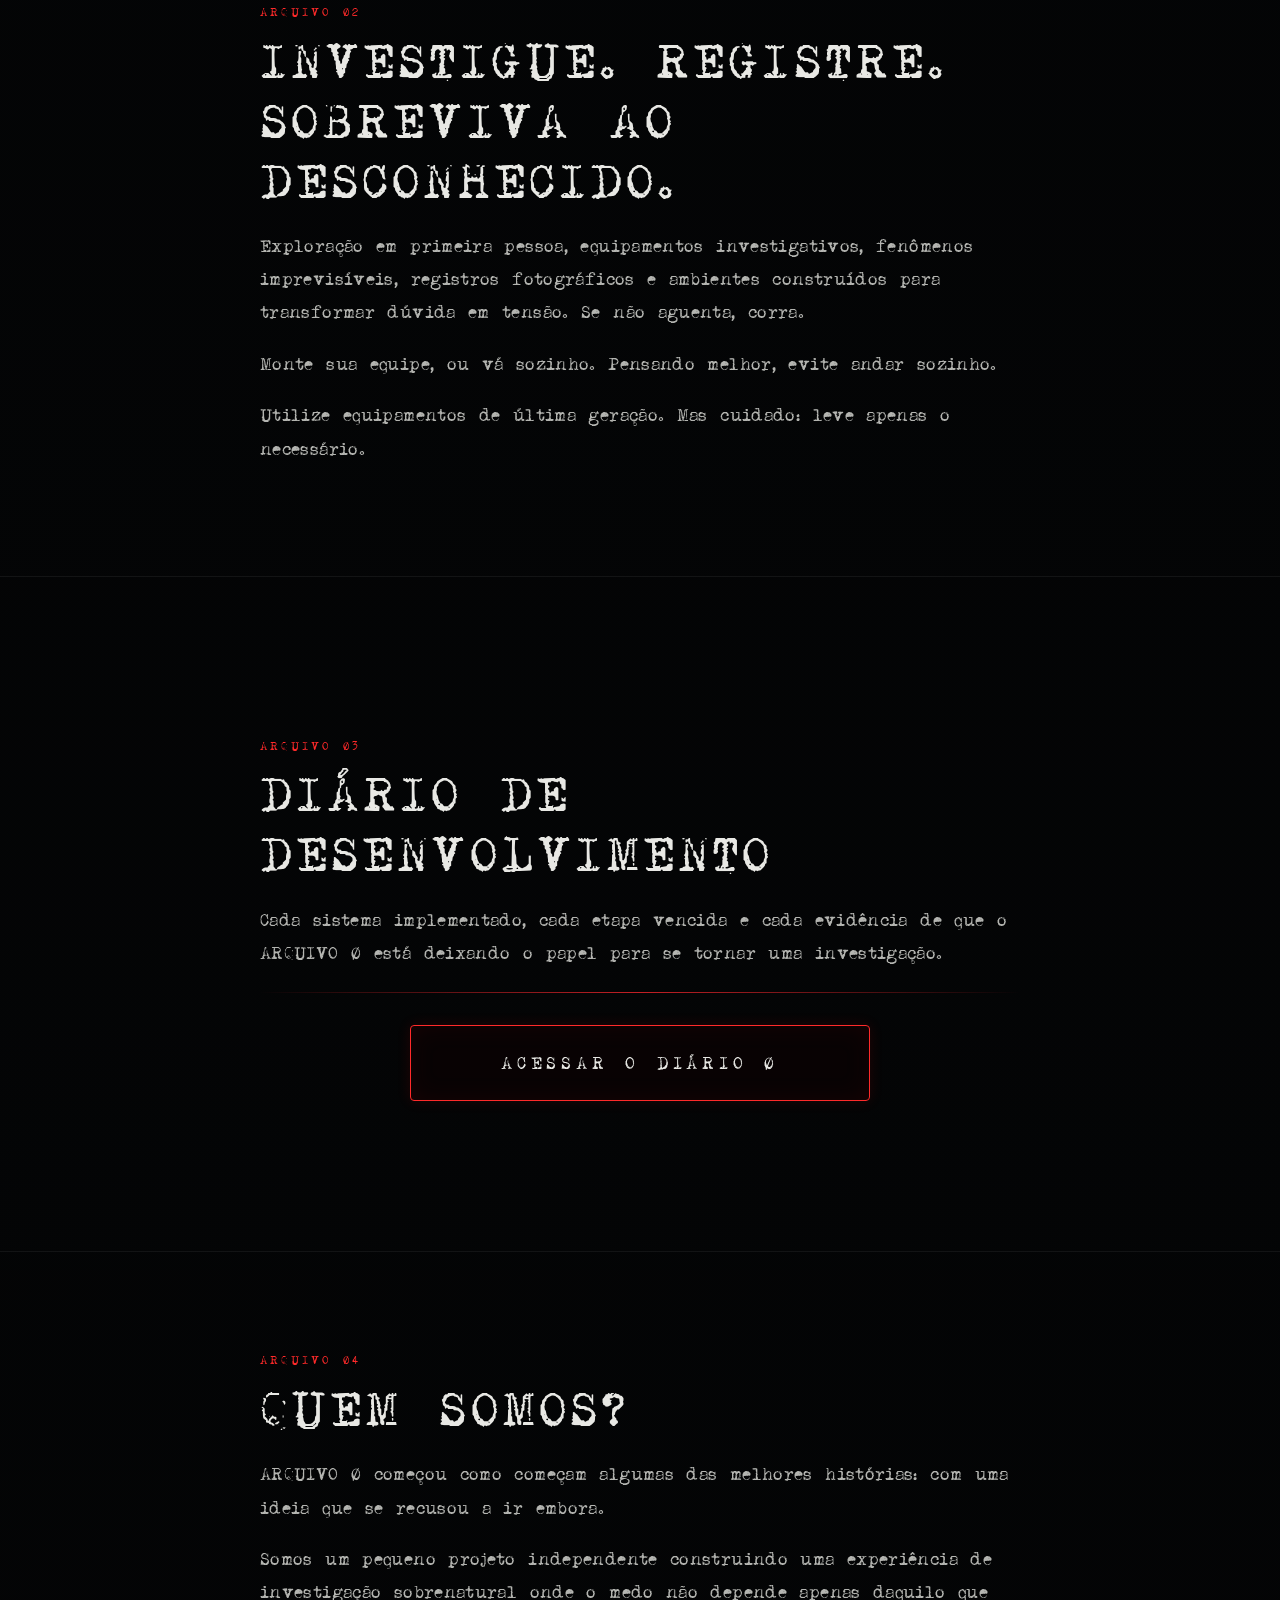
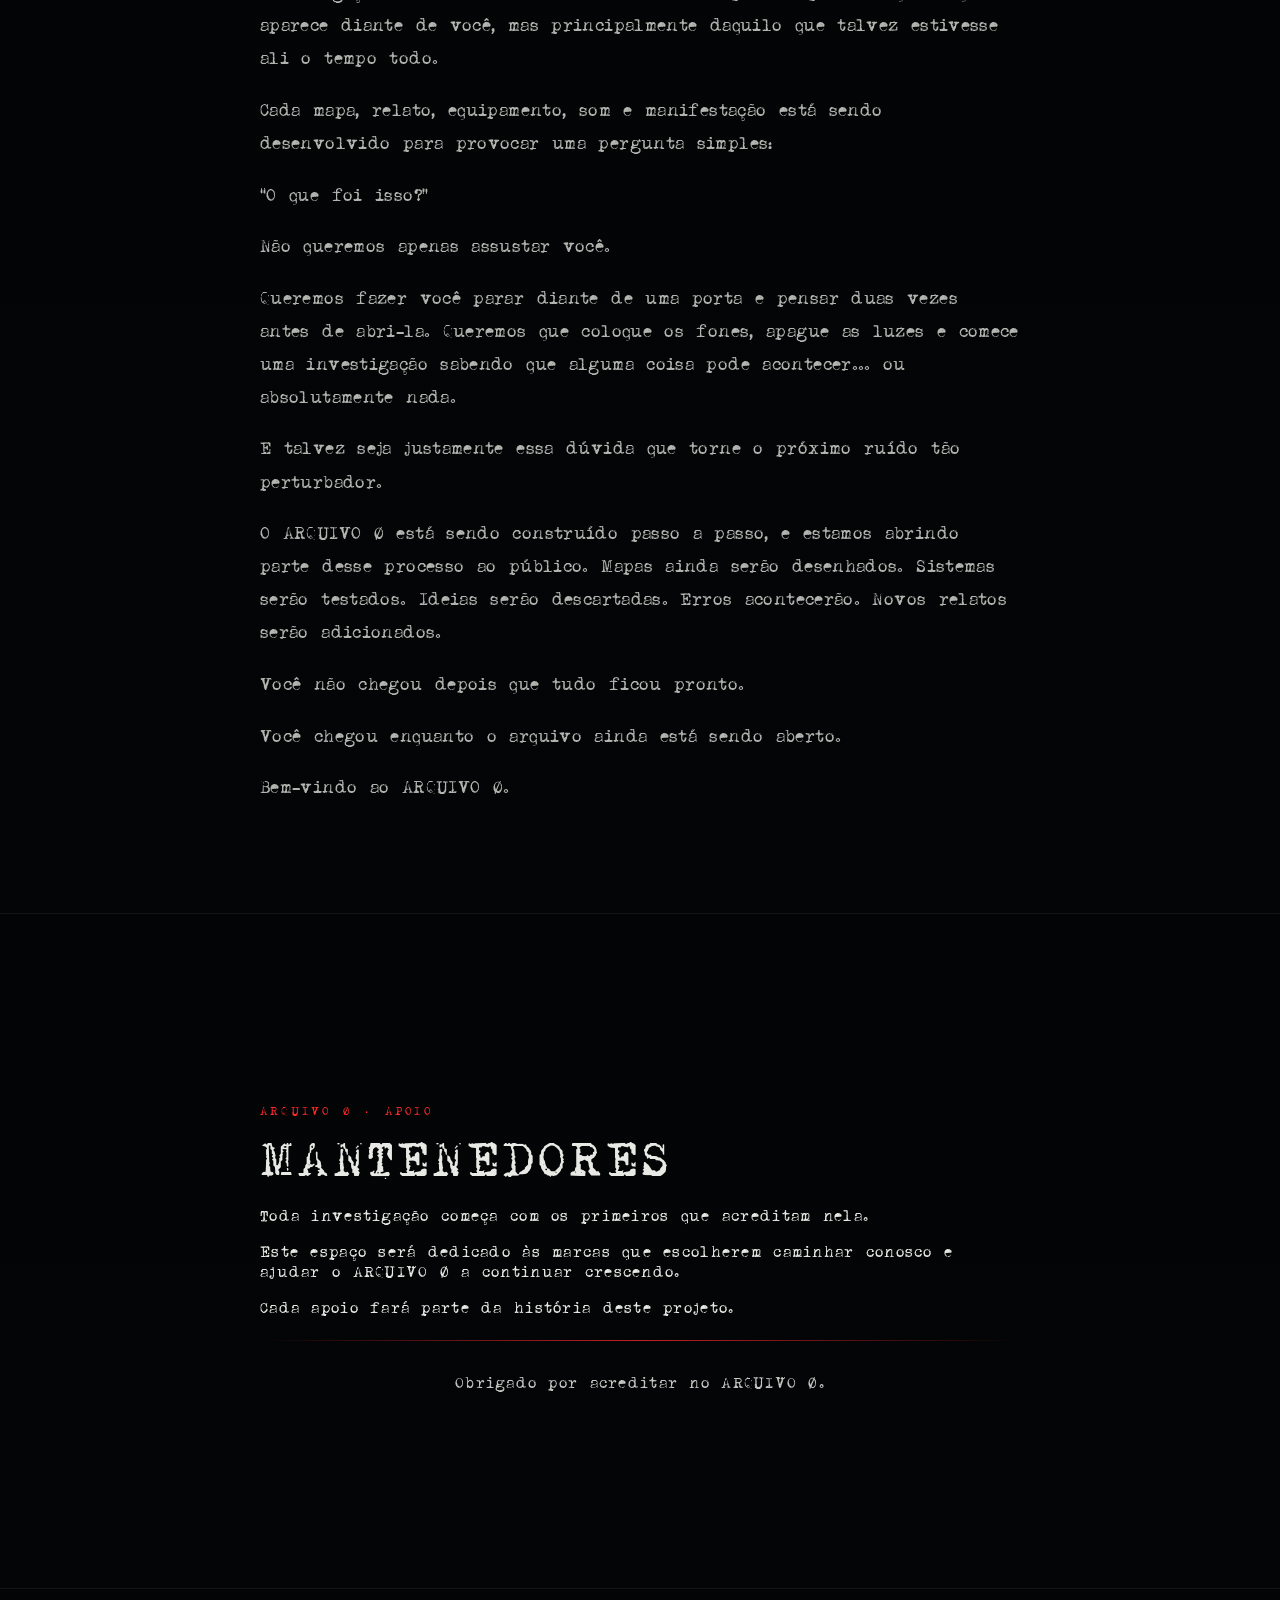
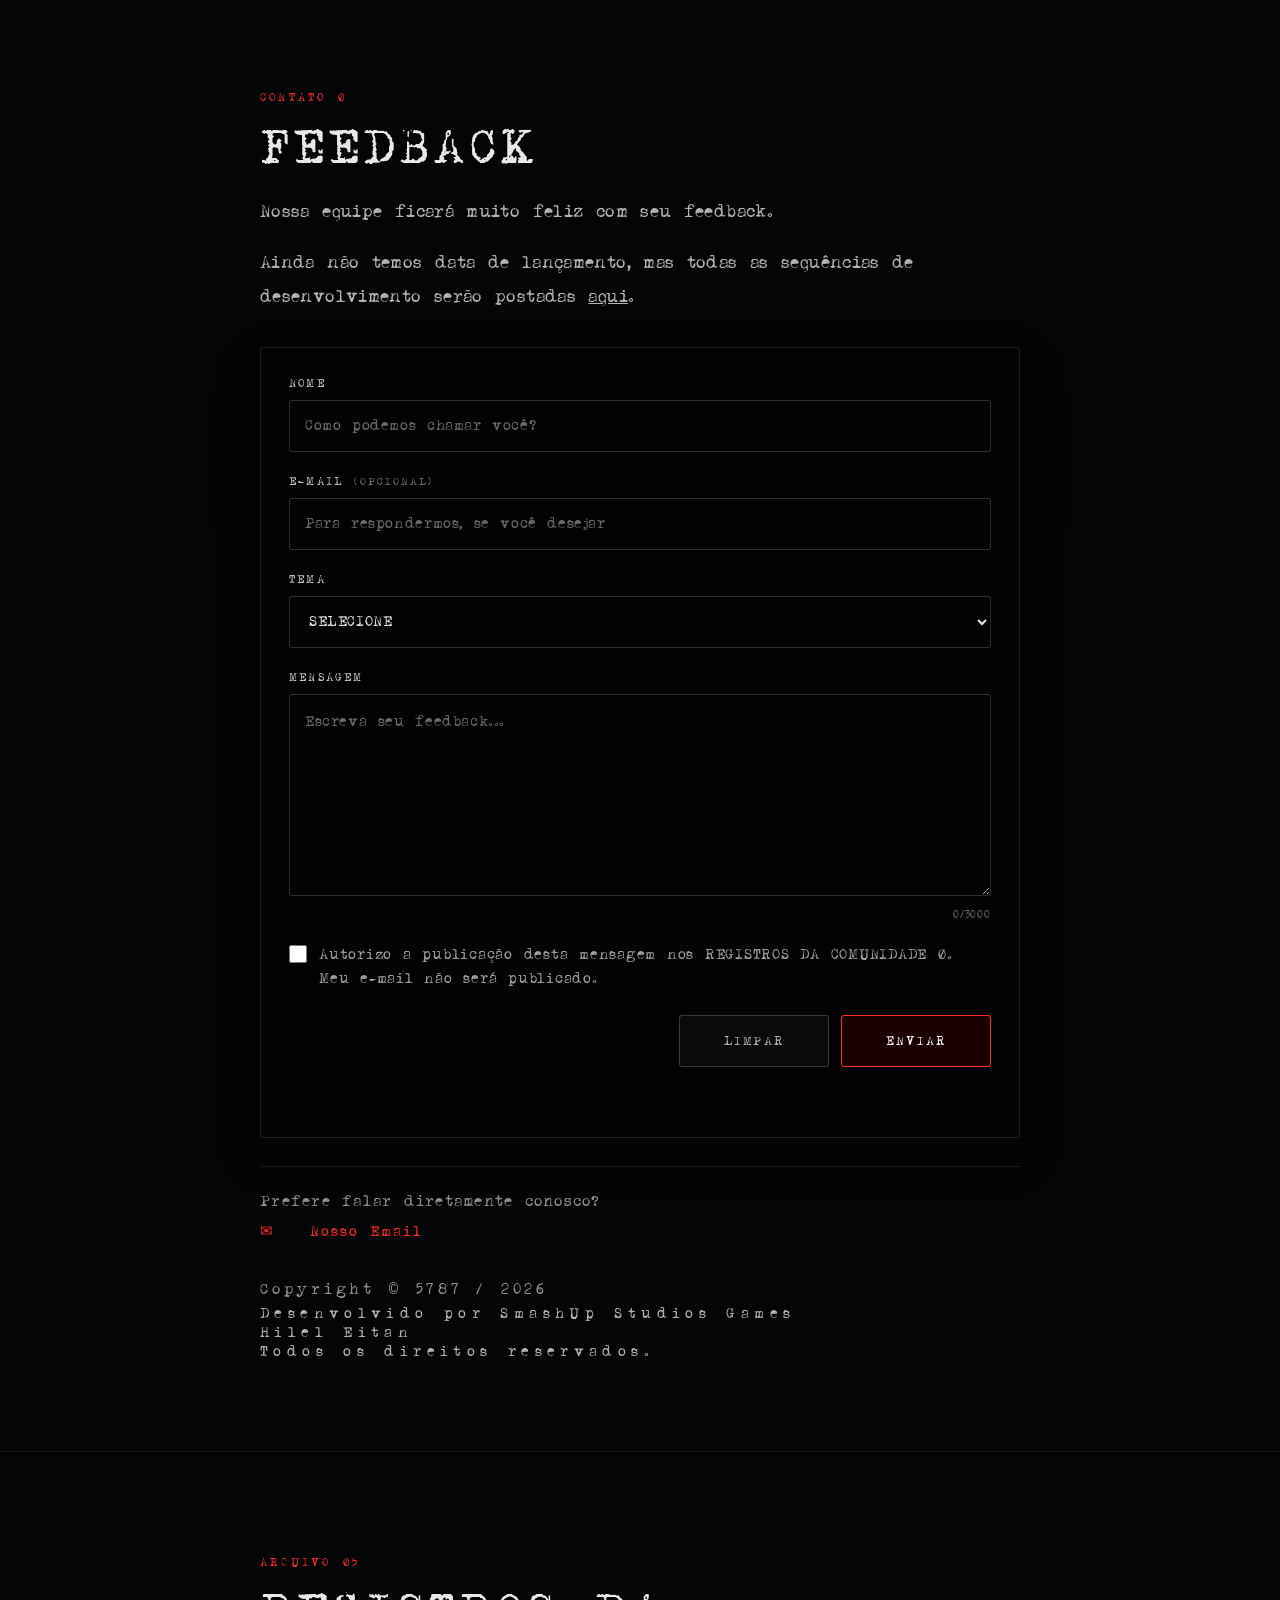
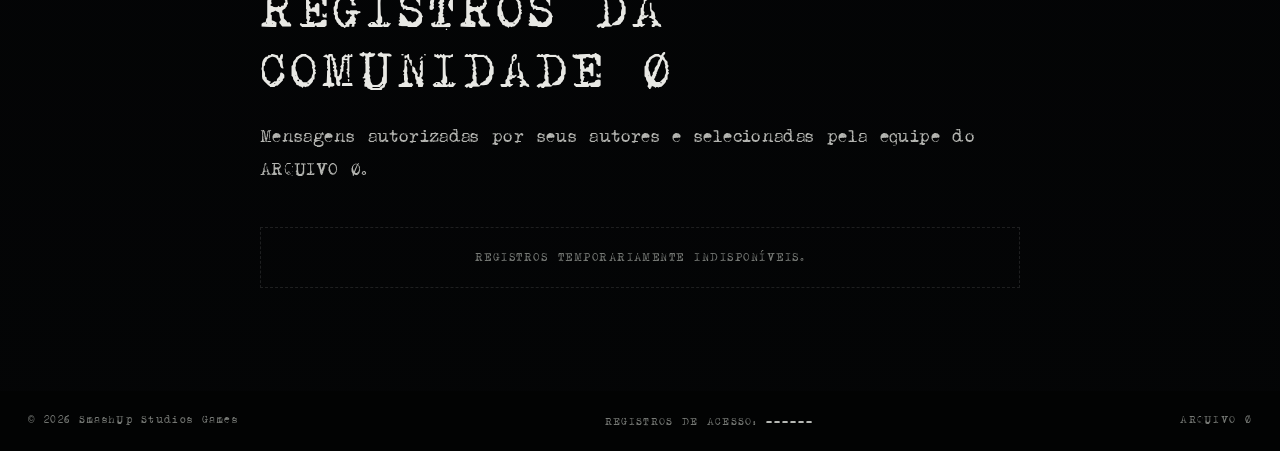
==== commit ea7f6ddc: "Botão ADMIN. MENS. mostra quantidade de mensagens. Linhas separadoras maiores. Cabeçalho da página d" ====
--- a/index.html
+++ b/index.html
@@ -84,11 +84,14 @@
       <p class="aviso">🎧 <em>Para uma experiência mais imersiva, recomendamos o uso de fones de ouvido.</em></p>
       
       <div class="small-line"></div>
+      <!-- <div class="red-line" aria-hidden="true"></div> -->
+
       <a id="contato_email" class="email" href="mailto:arquivozero.game@gmail.com">
         ✉ &nbsp; arquivozero.game@gmail.com
       </a>
       <a class="scroll" href="#sobre" aria-label="Rolar para baixo">⌄</a>
     </section>
+
   </main>
 
   <!-- SOM AMBIENTE -->
--- a/style.css
+++ b/style.css
@@ -182,7 +182,7 @@
   display: flex;
   align-items: center;
   justify-content: center;
-  padding: 125px 24px 190px;
+  padding: 125px 24px 280px;
 }
 
 .hero-content {
@@ -235,12 +235,17 @@
   animation: glitch2 9s infinite;
 }
 
-.red-line {
+/* .red-line {
   width: 190px;
   height: 1px;
   margin: 30px auto 20px;
   background: linear-gradient(to right, transparent, var(--red), transparent);
   box-shadow: 0 0 12px rgba(255, 0, 0, .28);
+} */
+.red-line {
+    height: 1px;
+    background: linear-gradient(to right, transparent, var(--red), transparent);
+    margin: 22px 0 32px
 }
 
 .subtitle {
